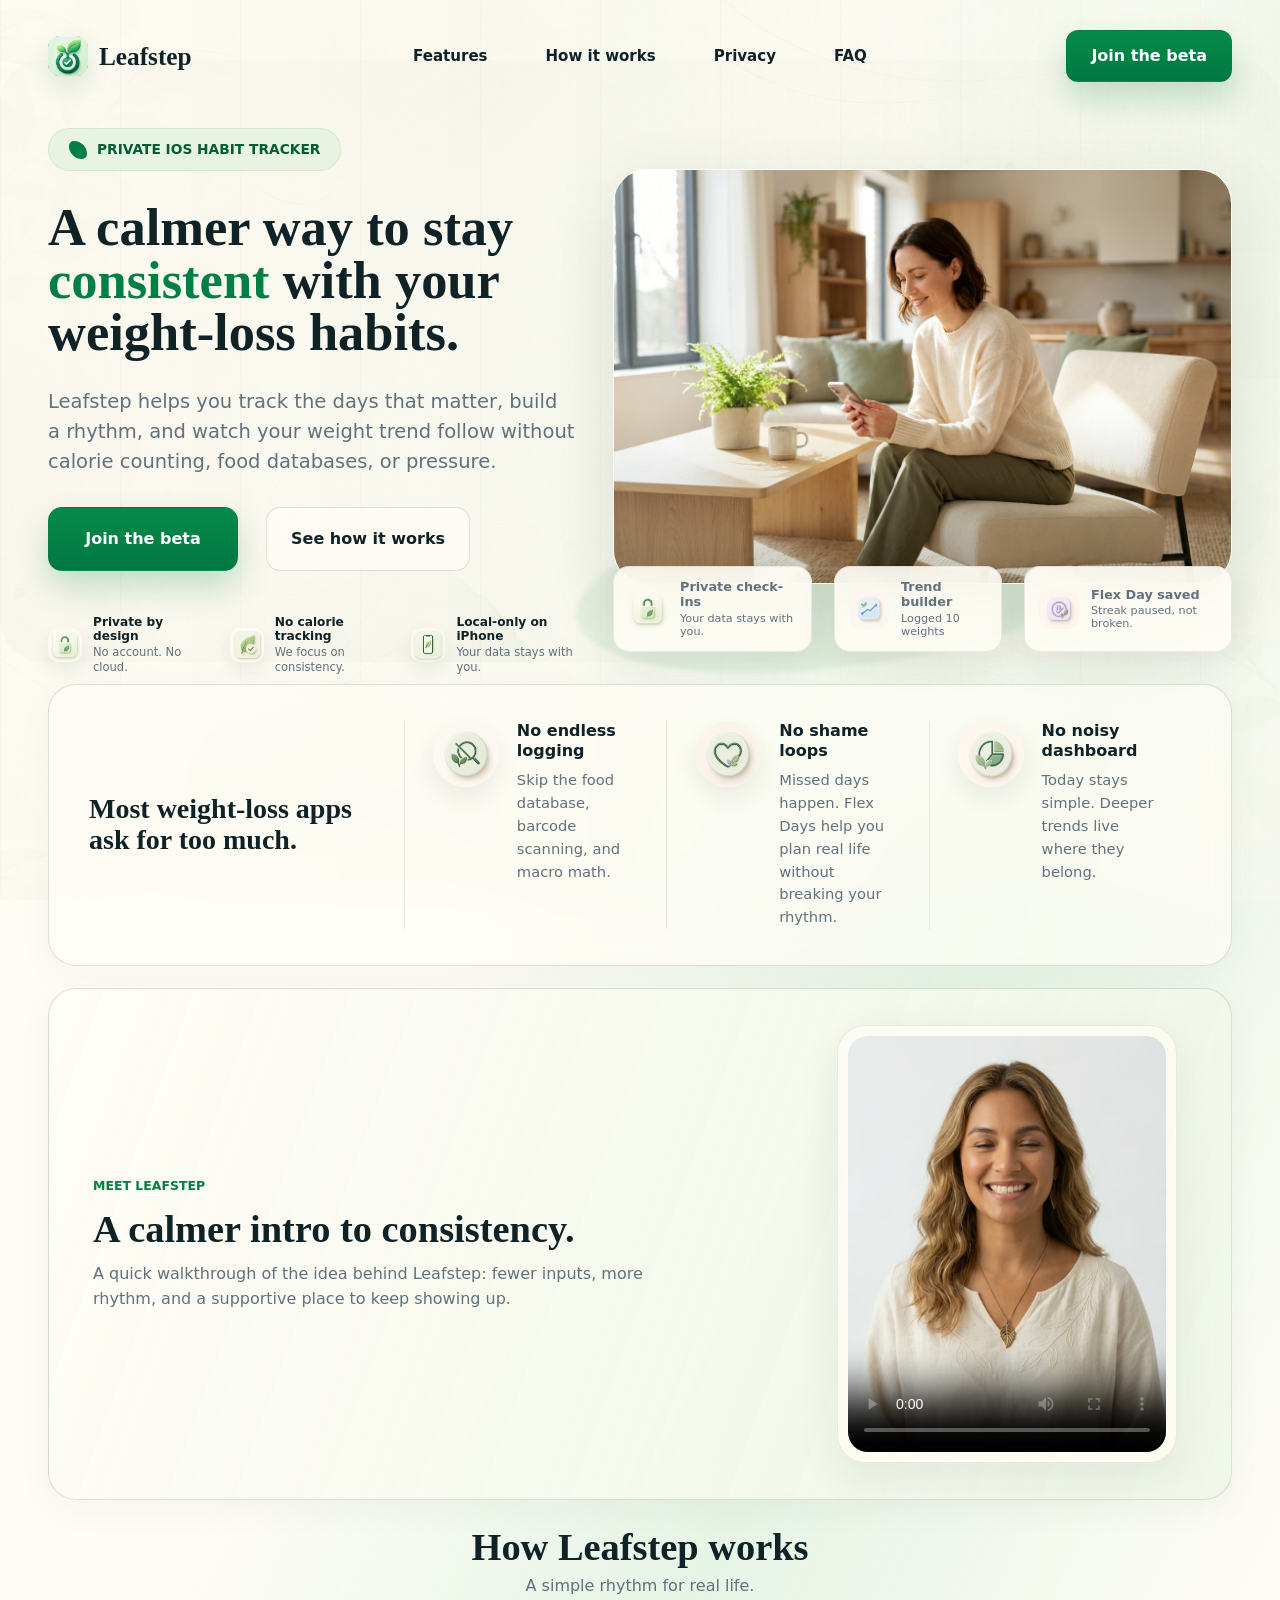
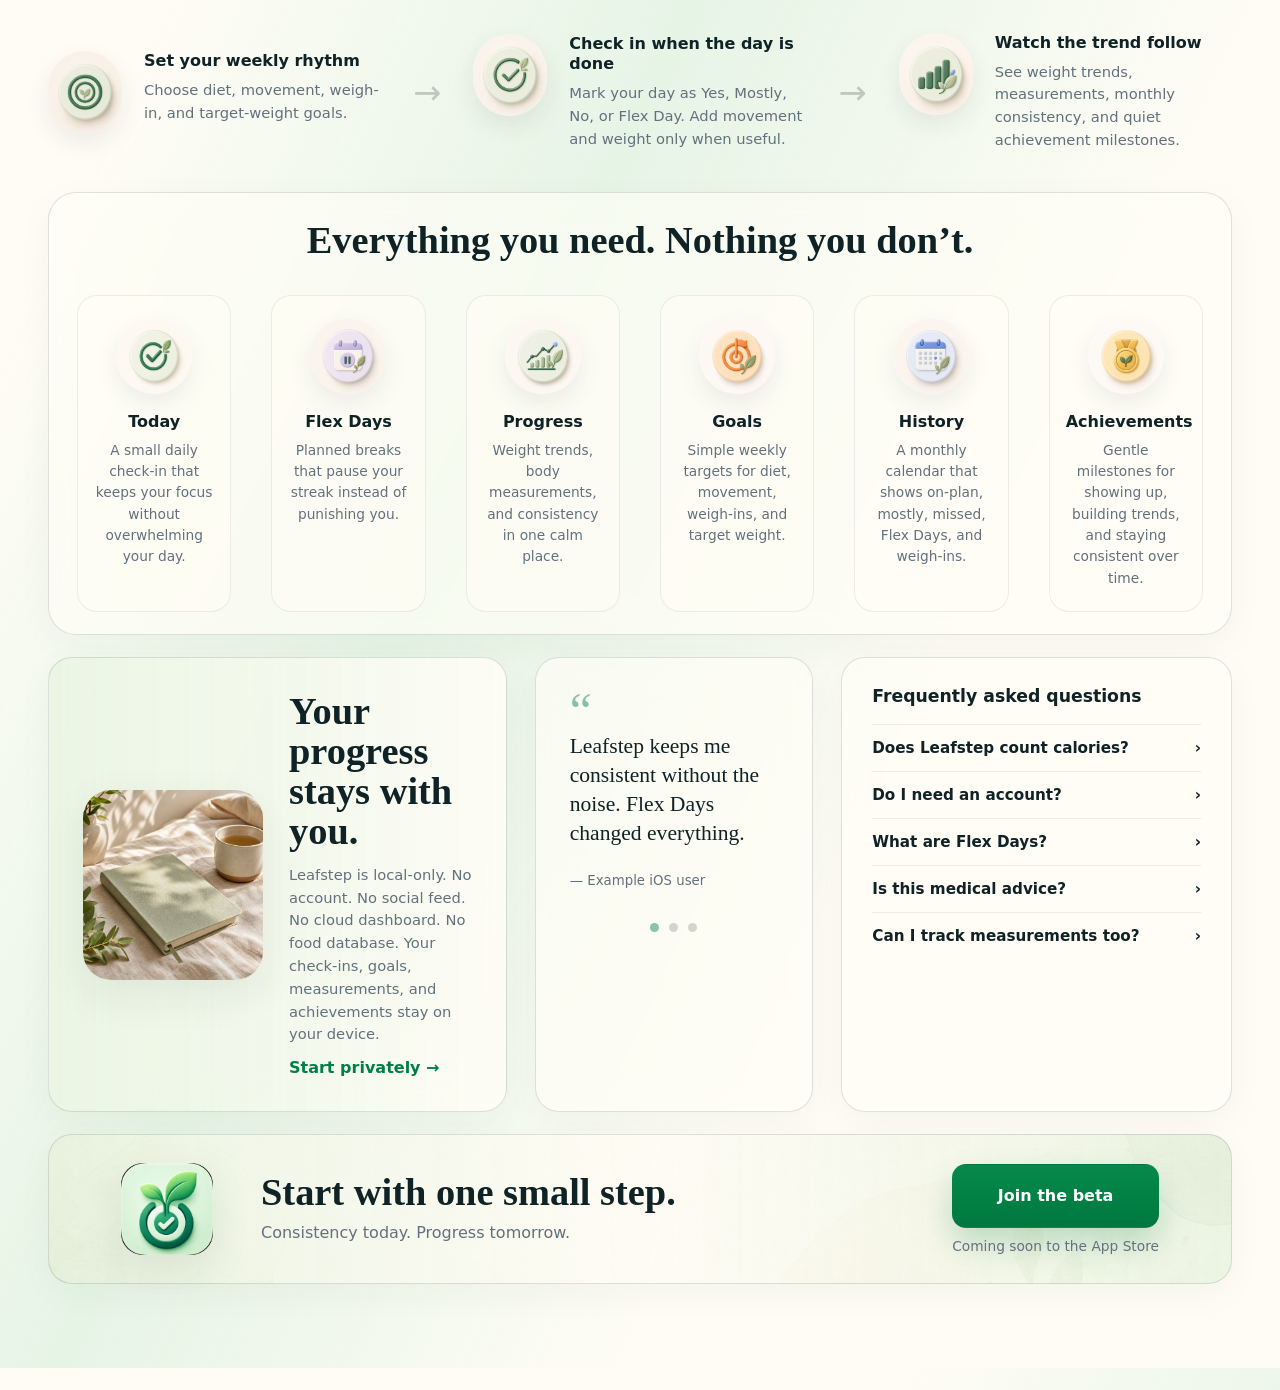
==== website/index.html @ 9ac12e9a "Bust website asset cache" ====
<!doctype html>
<html lang="en">
  <head>
    <meta charset="utf-8">
    <meta name="viewport" content="width=device-width, initial-scale=1">
    <meta
      name="description"
      content="Leafstep is a private iOS habit tracker for calmer weight-loss consistency without calorie counting, food databases, or pressure."
    >
    <title>Leafstep | Private iOS Habit Tracker</title>
    <link rel="stylesheet" href="styles.css?v=20260614-mobile-section">
    <script src="script.js?v=20260614-mobile-section" defer></script>
  </head>
  <body>
    <header class="site-header">
      <nav class="nav-shell" aria-label="Main navigation">
        <a class="brand" href="#top" aria-label="Leafstep home">
          <img src="assets/brand/app-icon.png" alt="" width="38" height="38">
          <span>Leafstep</span>
        </a>
        <div class="nav-links" aria-label="Page sections">
          <a href="#features">Features</a>
          <a href="#how-it-works">How it works</a>
          <a href="#privacy">Privacy</a>
          <a href="#faq">FAQ</a>
        </div>
        <!-- Replace this mailto with the beta signup URL or App Store URL when ready. -->
        <a class="button button-primary header-cta" href="mailto:hello@leafstep.app?subject=Leafstep%20beta">
          Join the beta
        </a>
      </nav>
    </header>

    <main id="top">
      <section class="hero" aria-labelledby="hero-title">
        <div class="hero-copy">
          <p class="eyebrow">
            <span aria-hidden="true">Leafstep</span>
            Private iOS habit tracker
          </p>
          <h1 id="hero-title">
            A calmer way to stay <span>consistent</span> with your weight-loss habits.
          </h1>
          <p class="hero-subtitle">
            Leafstep helps you track the days that matter, build a rhythm, and watch your weight
            trend follow without calorie counting, food databases, or pressure.
          </p>
          <div class="hero-actions" aria-label="Primary actions">
            <a class="button button-primary button-large" href="mailto:hello@leafstep.app?subject=Leafstep%20beta">
              Join the beta
            </a>
            <a class="button button-secondary button-large" href="#how-it-works">See how it works</a>
          </div>
          <div class="trust-chips" aria-label="Trust highlights">
            <div class="trust-chip">
              <img class="trust-icon" src="assets/icons/trust-private.png" alt="" width="34" height="34">
              <span>
                <strong>Private by design</strong>
                <span>No account. No cloud.</span>
              </span>
            </div>
            <div class="trust-chip">
              <img class="trust-icon" src="assets/icons/trust-no-calorie.png" alt="" width="34" height="34">
              <span>
                <strong>No calorie tracking</strong>
                <span>We focus on consistency.</span>
              </span>
            </div>
            <div class="trust-chip">
              <img class="trust-icon" src="assets/icons/trust-local-iphone.png" alt="" width="34" height="34">
              <span>
                <strong>Local-only on iPhone</strong>
                <span>Your data stays with you.</span>
              </span>
            </div>
          </div>
        </div>

        <div class="hero-visual" aria-label="A calm Leafstep moment on iPhone">
          <figure class="hero-photo-card">
            <img
              src="assets/hero/leafstep-lifestyle-phone.png"
              alt="A person sitting in a calm home while holding an iPhone."
              width="1264"
              height="848"
            >
          </figure>
          <div class="hero-badges" aria-hidden="true">
            <div class="mini-badge">
              <img src="assets/icons/trust-private.png" alt="" width="40" height="40">
              <span><strong>Private check-ins</strong>Your data stays with you.</span>
            </div>
            <div class="mini-badge">
              <img class="mini-icon" src="assets/icons/mini-trend-builder.png" alt="" width="40" height="40">
              <span><strong>Trend builder</strong>Logged 10 weights</span>
            </div>
            <div class="mini-badge">
              <img class="mini-icon" src="assets/icons/mini-flex-day-saved.png" alt="" width="40" height="40">
              <span><strong>Flex Day saved</strong>Streak paused, not broken.</span>
            </div>
          </div>
        </div>
      </section>

      <section class="problem-band" aria-labelledby="problem-title">
        <div class="problem-title">
          <h2 id="problem-title">Most weight-loss apps ask for too much.</h2>
        </div>
        <article class="problem-item">
          <img class="icon-circle" src="assets/icons/no-endless-logging.png" alt="" width="58" height="58">
          <div>
            <h3>No endless logging</h3>
            <p>Skip the food database, barcode scanning, and macro math.</p>
          </div>
        </article>
        <article class="problem-item">
          <img class="icon-circle" src="assets/icons/no-shame-loops.png" alt="" width="58" height="58">
          <div>
            <h3>No shame loops</h3>
            <p>Missed days happen. Flex Days help you plan real life without breaking your rhythm.</p>
          </div>
        </article>
        <article class="problem-item">
          <img class="icon-circle" src="assets/icons/no-noisy-dashboard.png" alt="" width="58" height="58">
          <div>
            <h3>No noisy dashboard</h3>
            <p>Today stays simple. Deeper trends live where they belong.</p>
          </div>
        </article>
      </section>

      <section class="video-section" aria-labelledby="video-title">
        <div class="video-copy">
          <p class="section-eyebrow">Meet Leafstep</p>
          <h2 id="video-title">A calmer intro to consistency.</h2>
          <p>
            A quick walkthrough of the idea behind Leafstep: fewer inputs, more rhythm, and a
            supportive place to keep showing up.
          </p>
        </div>
        <figure class="video-card">
          <video
            controls
            playsinline
            preload="metadata"
            poster="assets/video/avatar-poster.jpg"
            width="832"
            height="1088"
          >
            <source src="assets/video/ElevenLabs_video_creatify-aurora_2026-06-14T00_11_45.mp4" type="video/mp4">
            Your browser does not support the video tag.
          </video>
        </figure>
      </section>

      <section id="how-it-works" class="workflow" aria-labelledby="steps-title">
        <div class="center-heading">
          <h2 id="steps-title">How Leafstep works</h2>
          <p>A simple rhythm for real life.</p>
        </div>
        <div class="step-row">
          <article class="step-card">
            <img class="step-icon" src="assets/icons/set-weekly-rhythm.png" alt="" width="72" height="72">
            <div>
              <h3>Set your weekly rhythm</h3>
              <p>Choose diet, movement, weigh-in, and target-weight goals.</p>
            </div>
          </article>
          <span class="step-arrow" aria-hidden="true">→</span>
          <article class="step-card">
            <img class="step-icon" src="assets/icons/check-in-done.png" alt="" width="72" height="72">
            <div>
              <h3>Check in when the day is done</h3>
              <p>Mark your day as Yes, Mostly, No, or Flex Day. Add movement and weight only when useful.</p>
            </div>
          </article>
          <span class="step-arrow" aria-hidden="true">→</span>
          <article class="step-card">
            <img class="step-icon" src="assets/icons/watch-trend-follow.png" alt="" width="72" height="72">
            <div>
              <h3>Watch the trend follow</h3>
              <p>See weight trends, measurements, monthly consistency, and quiet achievement milestones.</p>
            </div>
          </article>
        </div>
      </section>

      <section id="features" class="feature-band" aria-labelledby="features-title">
        <div class="center-heading">
          <h2 id="features-title">Everything you need. Nothing you don’t.</h2>
        </div>
        <div class="feature-grid">
          <article class="feature-card">
            <img class="feature-icon" src="assets/icons/feature-today.png" alt="" width="62" height="62">
            <h3>Today</h3>
            <p>A small daily check-in that keeps your focus without overwhelming your day.</p>
          </article>
          <article class="feature-card">
            <img class="feature-icon" src="assets/icons/feature-flex-days.png" alt="" width="62" height="62">
            <h3>Flex Days</h3>
            <p>Planned breaks that pause your streak instead of punishing you.</p>
          </article>
          <article class="feature-card">
            <img class="feature-icon" src="assets/icons/feature-progress.png" alt="" width="62" height="62">
            <h3>Progress</h3>
            <p>Weight trends, body measurements, and consistency in one calm place.</p>
          </article>
          <article class="feature-card">
            <img class="feature-icon" src="assets/icons/feature-goals.png" alt="" width="62" height="62">
            <h3>Goals</h3>
            <p>Simple weekly targets for diet, movement, weigh-ins, and target weight.</p>
          </article>
          <article class="feature-card">
            <img class="feature-icon" src="assets/icons/feature-history.png" alt="" width="62" height="62">
            <h3>History</h3>
            <p>A monthly calendar that shows on-plan, mostly, missed, Flex Days, and weigh-ins.</p>
          </article>
          <article class="feature-card">
            <img class="feature-icon" src="assets/icons/feature-achievements.png" alt="" width="62" height="62">
            <h3>Achievements</h3>
            <p>Gentle milestones for showing up, building trends, and staying consistent over time.</p>
          </article>
        </div>
      </section>

      <section class="lower-grid" aria-label="Privacy, encouragement, and FAQ">
        <article id="privacy" class="privacy-card">
          <img
            class="wellness-photo"
            src="assets/wellness/calm-journal-still-life.png"
            alt=""
            width="520"
            height="390"
            loading="lazy"
          >
          <div>
            <h2>Your progress stays with you.</h2>
            <p>
              Leafstep is local-only. No account. No social feed. No cloud dashboard. No food
              database. Your check-ins, goals, measurements, and achievements stay on your device.
            </p>
            <a href="#faq">Start privately →</a>
          </div>
        </article>

        <article class="quote-card">
          <span aria-hidden="true">“</span>
          <p>Leafstep keeps me consistent without the noise. Flex Days changed everything.</p>
          <small>— Example iOS user</small>
          <div class="quote-dots" aria-hidden="true"><i></i><i></i><i></i></div>
        </article>

        <section id="faq" class="faq-card" aria-labelledby="faq-title">
          <h2 id="faq-title">Frequently asked questions</h2>
          <div class="faq-list">
            <details>
              <summary>Does Leafstep count calories?</summary>
              <p>No. Leafstep focuses on consistency, check-ins, weight trends, goals, measurements, Flex Days, and gentle achievements.</p>
            </details>
            <details>
              <summary>Do I need an account?</summary>
              <p>No. Leafstep is designed as a local-only iPhone app.</p>
            </details>
            <details>
              <summary>What are Flex Days?</summary>
              <p>Flex Days are planned breaks that pause your streak and help you stay intentional without treating real life as failure.</p>
            </details>
            <details>
              <summary>Is this medical advice?</summary>
              <p>No. Leafstep is a personal habit tracker, not medical advice.</p>
            </details>
            <details>
              <summary>Can I track measurements too?</summary>
              <p>Yes. Leafstep can track chest, waist, and hips over time.</p>
            </details>
          </div>
        </section>
      </section>

      <section class="final-cta" aria-labelledby="final-title">
        <img src="assets/brand/app-icon.png" alt="" width="92" height="92">
        <div>
          <h2 id="final-title">Start with one small step.</h2>
          <p>Consistency today. Progress tomorrow.</p>
        </div>
        <div class="final-actions">
          <a class="button button-primary button-large" href="mailto:hello@leafstep.app?subject=Leafstep%20beta">Join the beta</a>
          <span>Coming soon to the App Store</span>
        </div>
      </section>
    </main>

    <footer class="site-footer">
      <p>© 2026 Leafstep</p>
      <nav aria-label="Footer navigation">
        <a href="#privacy">Privacy</a>
        <a href="mailto:hello@leafstep.app">Contact</a>
        <a href="#top">Back to top</a>
      </nav>
    </footer>
  </body>
</html>
---- website/styles.css ----
:root {
  --bg: #f8f4ea;
  --paper: #fffdf6;
  --paper-strong: #fffaf0;
  --ink: #0f2226;
  --muted: #62717c;
  --soft: #8b988d;
  --green: #007f45;
  --green-2: #0d9a64;
  --mint: #e5f3df;
  --line: rgba(15, 34, 38, 0.13);
  --line-soft: rgba(15, 34, 38, 0.08);
  --lavender: #eee3ff;
  --lavender-ink: #8758d3;
  --blue: #e1edff;
  --blue-ink: #276bd4;
  --orange: #fff0dc;
  --orange-ink: #ed6f1a;
  --gold: #ffedbf;
  --shadow: 0 22px 70px rgba(21, 42, 35, 0.12);
  --shadow-soft: 0 14px 42px rgba(21, 42, 35, 0.08);
  --hero-x: 0;
  --hero-y: 0;
  color-scheme: light;
}

* {
  box-sizing: border-box;
}

html {
  scroll-behavior: smooth;
}

body {
  min-width: 320px;
  margin: 0;
  background:
    linear-gradient(115deg, rgba(255, 253, 246, 0.95) 0 34%, rgba(225, 244, 229, 0.8) 54%, rgba(255, 253, 246, 0.92) 75%),
    var(--bg);
  color: var(--ink);
  font-family: Inter, ui-sans-serif, system-ui, -apple-system, BlinkMacSystemFont, "Segoe UI", sans-serif;
  letter-spacing: 0;
}

body::before {
  position: fixed;
  inset: 0;
  z-index: -1;
  background:
    linear-gradient(90deg, rgba(255, 253, 246, 0.2), rgba(228, 244, 228, 0.22), rgba(255, 253, 246, 0.4)),
    repeating-linear-gradient(90deg, rgba(15, 34, 38, 0.018) 0 1px, transparent 1px 120px);
  content: "";
}

body::after {
  position: fixed;
  inset: 0;
  z-index: -2;
  background-image: url("assets/wellness/botanical-paper-texture.png");
  background-position: top center;
  background-repeat: repeat-y;
  background-size: min(1680px, 150vw) auto;
  content: "";
  opacity: 0.18;
  pointer-events: none;
}

img {
  display: block;
  max-width: 100%;
}

a {
  color: inherit;
  text-decoration: none;
}

a:focus-visible,
summary:focus-visible {
  outline: 3px solid rgba(39, 107, 212, 0.45);
  outline-offset: 4px;
}

.motion-ready .reveal {
  opacity: 0;
  transform: translate3d(0, 22px, 0);
  transition:
    opacity 760ms ease,
    transform 760ms cubic-bezier(0.2, 0.8, 0.2, 1);
  transition-delay: var(--reveal-delay, 0ms);
}

.motion-ready .reveal.is-visible {
  opacity: 1;
  transform: translate3d(0, 0, 0);
}

h1,
h2,
h3,
p {
  margin-top: 0;
}

h1,
h2,
.brand span {
  font-family: Georgia, "Times New Roman", serif;
}

h1 {
  max-width: 610px;
  margin-bottom: 28px;
  font-size: clamp(3rem, 4.1vw, 4rem);
  line-height: 1;
  letter-spacing: 0;
}

h1 span {
  color: var(--green);
}

h2 {
  margin-bottom: 12px;
  font-size: clamp(2rem, 3vw, 3rem);
  line-height: 1.04;
  letter-spacing: 0;
}

h3 {
  margin-bottom: 8px;
  font-size: 1rem;
  line-height: 1.25;
}

p {
  color: var(--muted);
  font-size: 1rem;
  line-height: 1.55;
}

.site-header,
main,
.site-footer {
  width: min(1328px, calc(100% - 96px));
  margin: 0 auto;
}

.site-header {
  padding: 30px 0 12px;
}

.nav-shell {
  display: grid;
  grid-template-columns: 1fr auto 1fr;
  align-items: center;
  gap: 24px;
}

.brand {
  display: inline-flex;
  align-items: center;
  gap: 11px;
  justify-self: start;
  font-size: 1.58rem;
  font-weight: 700;
}

.brand img {
  width: 40px;
  height: 40px;
  border-radius: 12px;
  box-shadow: 0 10px 25px rgba(0, 127, 69, 0.12);
}

.nav-links {
  display: flex;
  align-items: center;
  justify-content: center;
  gap: 58px;
  font-size: 0.94rem;
  font-weight: 760;
}

.nav-links a:hover,
.site-footer a:hover {
  color: var(--green);
}

.header-cta {
  justify-self: end;
}

.button {
  display: inline-flex;
  align-items: center;
  justify-content: center;
  min-height: 52px;
  padding: 0 24px;
  border: 1px solid transparent;
  border-radius: 12px;
  font-size: 1rem;
  font-weight: 850;
  line-height: 1;
  white-space: nowrap;
  transition:
    background 180ms ease,
    border-color 180ms ease,
    box-shadow 220ms ease,
    color 180ms ease,
    transform 220ms ease;
}

.button-primary {
  background: linear-gradient(180deg, #068a4c, #00783f);
  color: #ffffff;
  box-shadow: 0 16px 32px rgba(0, 127, 69, 0.22);
}

.button-primary:hover {
  background: linear-gradient(180deg, #007c43, #006936);
  box-shadow: 0 20px 42px rgba(0, 127, 69, 0.28);
  transform: translateY(-2px);
}

.button-secondary {
  border-color: var(--line);
  background: rgba(255, 253, 246, 0.72);
}

.button-secondary:hover {
  border-color: rgba(0, 127, 69, 0.3);
  color: var(--green);
  box-shadow: 0 14px 34px rgba(21, 42, 35, 0.08);
  transform: translateY(-2px);
}

.button-large {
  min-width: 190px;
  min-height: 64px;
  border-radius: 14px;
}

.hero {
  position: relative;
  display: grid;
  grid-template-columns: minmax(390px, 0.92fr) minmax(570px, 1.08fr);
  gap: 38px;
  align-items: start;
  min-height: 570px;
  padding: 8px 0 0;
}

.hero::before {
  position: absolute;
  inset: -34px -48px 12px -48px;
  z-index: -2;
  border-radius: 42px;
  background:
    linear-gradient(90deg, rgba(248, 244, 234, 0.76), rgba(248, 244, 234, 0.18), rgba(232, 244, 228, 0.28)),
    url("assets/wellness/botanical-paper-texture.png") center / cover no-repeat;
  content: "";
  opacity: 0.34;
  pointer-events: none;
}

.hero::after {
  position: absolute;
  right: 10%;
  bottom: 8px;
  z-index: -1;
  width: 540px;
  height: 170px;
  border-radius: 55% 45% 50% 50%;
  background: rgba(196, 226, 197, 0.35);
  filter: blur(2px);
  transform: rotate(-7deg);
  content: "";
}

.hero-copy {
  align-self: start;
  padding-top: 26px;
}

.eyebrow {
  display: inline-flex;
  align-items: center;
  gap: 10px;
  margin: 0 0 30px;
  padding: 10px 20px;
  border: 1px solid rgba(0, 127, 69, 0.09);
  border-radius: 999px;
  background: rgba(229, 243, 223, 0.85);
  color: #005d34;
  font-size: 0.86rem;
  font-weight: 850;
  letter-spacing: 0;
  text-transform: uppercase;
}

.eyebrow span {
  overflow: hidden;
  width: 18px;
  height: 18px;
  border-radius: 6px 16px 6px 16px;
  background: var(--green);
  color: transparent;
}

.hero-subtitle {
  max-width: 560px;
  margin-bottom: 30px;
  font-size: 1.22rem;
}

.hero-actions {
  display: flex;
  flex-wrap: wrap;
  gap: 28px;
  margin-bottom: 44px;
}

.trust-chips {
  display: grid;
  grid-template-columns: repeat(3, minmax(0, 1fr));
  gap: 18px;
  max-width: 650px;
}

.trust-chip {
  display: grid;
  grid-template-columns: 34px minmax(0, 1fr);
  gap: 11px;
  align-items: center;
  min-height: 48px;
}

.trust-icon {
  width: 34px;
  height: 34px;
  border-radius: 10px;
  box-shadow: 0 8px 18px rgba(21, 42, 35, 0.08);
}

.trust-chip strong,
.trust-chip > span,
.trust-chip > span > span {
  display: block;
}

.trust-chip strong {
  margin-bottom: 2px;
  font-size: 0.76rem;
}

.trust-chip > span > span {
  color: var(--muted);
  font-size: 0.72rem;
  line-height: 1.25;
}

.hero-visual {
  position: relative;
  display: grid;
  align-items: center;
  min-height: 550px;
}

.hero-photo-card {
  position: relative;
  overflow: hidden;
  width: min(100%, 760px);
  margin: 0;
  border: 1px solid rgba(255, 253, 246, 0.72);
  border-radius: 34px;
  aspect-ratio: 1.49;
  background: rgba(255, 253, 246, 0.8);
  box-shadow: var(--shadow);
  animation: heroPhotoFloat 8.4s ease-in-out infinite;
  transition:
    box-shadow 260ms ease,
    transform 360ms cubic-bezier(0.2, 0.8, 0.2, 1);
  transform: translate3d(calc(var(--hero-x) * -12px), calc(var(--hero-y) * -9px), 0);
  will-change: transform;
}

.hero-photo-card::after {
  position: absolute;
  inset: 0;
  background:
    linear-gradient(90deg, rgba(255, 253, 246, 0.18), transparent 42%),
    linear-gradient(180deg, transparent 58%, rgba(15, 34, 38, 0.22));
  content: "";
  pointer-events: none;
}

.hero-photo-card img {
  width: 100%;
  height: 100%;
  object-fit: cover;
  object-position: center;
}

.hero-photo-card:hover {
  box-shadow: 0 28px 84px rgba(21, 42, 35, 0.17);
}

.hero-badges {
  position: absolute;
  right: 0;
  bottom: 0;
  z-index: 6;
  display: flex;
  gap: 22px;
}

.mini-badge {
  display: flex;
  align-items: center;
  gap: 12px;
  min-width: 150px;
  padding: 12px 14px;
  border: 1px solid var(--line-soft);
  border-radius: 16px;
  background: rgba(255, 253, 246, 0.9);
  box-shadow: var(--shadow-soft);
  backdrop-filter: blur(18px);
  transition:
    box-shadow 240ms ease,
    transform 240ms ease;
  will-change: transform;
}

.mini-badge:nth-child(1) {
  animation: badgeFloat 7.5s ease-in-out infinite;
}

.mini-badge:nth-child(2) {
  animation: badgeFloat 8.2s ease-in-out 450ms infinite;
}

.mini-badge:nth-child(3) {
  animation: badgeFloat 8.8s ease-in-out 900ms infinite;
}

.mini-badge:hover {
  box-shadow: 0 18px 48px rgba(21, 42, 35, 0.12);
  transform: translateY(-4px);
}

.mini-badge img,
.mini-icon {
  flex: 0 0 auto;
  border-radius: 12px;
}

.mini-icon {
  display: grid;
  width: 40px;
  height: 40px;
  place-items: center;
  font-weight: 900;
}

img.mini-icon {
  display: block;
  object-fit: cover;
}

.mini-icon.blue {
  background: var(--blue);
  color: var(--blue-ink);
}

.mini-icon.lavender {
  background: var(--lavender);
  color: var(--lavender-ink);
}

.mini-badge strong,
.mini-badge span span {
  display: block;
}

.mini-badge strong {
  margin-bottom: 2px;
  font-size: 0.8rem;
}

.mini-badge span {
  color: var(--muted);
  font-size: 0.7rem;
  line-height: 1.2;
}

.problem-band,
.feature-band,
.privacy-card,
.quote-card,
.faq-card,
.final-cta,
.video-section {
  border: 1px solid var(--line);
  background: rgba(255, 253, 246, 0.64);
  box-shadow: 0 10px 36px rgba(21, 42, 35, 0.04);
  backdrop-filter: blur(16px);
}

.problem-band,
.feature-card,
.privacy-card,
.quote-card,
.faq-card,
.final-cta,
.video-section,
.video-card,
.step-card,
details {
  transition:
    border-color 220ms ease,
    box-shadow 240ms ease,
    transform 240ms ease;
}

.problem-band:hover,
.feature-card:hover,
.privacy-card:hover,
.quote-card:hover,
.faq-card:hover,
.final-cta:hover,
.video-section:hover,
.video-card:hover,
.step-card:hover {
  border-color: rgba(0, 127, 69, 0.22);
  box-shadow: 0 18px 48px rgba(21, 42, 35, 0.08);
  transform: translateY(-3px);
}

.problem-band {
  display: grid;
  grid-template-columns: 1.2fr 1fr 1fr 1fr;
  gap: 0;
  align-items: stretch;
  margin-top: 10px;
  padding: 36px 40px;
  border-radius: 28px;
}

.problem-title {
  display: flex;
  align-items: center;
  padding-right: 42px;
}

.problem-title h2 {
  margin: 0;
  font-size: 1.75rem;
  line-height: 1.1;
}

.problem-item {
  display: grid;
  grid-template-columns: 66px minmax(0, 1fr);
  gap: 18px;
  align-items: start;
  padding: 0 28px;
  border-left: 1px solid var(--line-soft);
}

.problem-item p {
  margin-bottom: 0;
  font-size: 0.92rem;
}

.video-section {
  display: grid;
  grid-template-columns: minmax(0, 1fr) minmax(260px, 360px);
  gap: 44px;
  align-items: center;
  margin-top: 22px;
  padding: 36px 44px;
  border-radius: 28px;
  background:
    linear-gradient(110deg, rgba(255, 253, 246, 0.82), rgba(229, 243, 223, 0.58)),
    rgba(255, 253, 246, 0.72);
}

.section-eyebrow {
  margin-bottom: 14px;
  color: var(--green);
  font-size: 0.78rem;
  font-weight: 850;
  letter-spacing: 0;
  text-transform: uppercase;
}

.video-copy {
  max-width: 640px;
}

.video-copy p:last-child {
  max-width: 560px;
  margin-bottom: 0;
}

.video-card {
  overflow: hidden;
  width: min(100%, 340px);
  margin: 0;
  justify-self: center;
  padding: 10px;
  border: 1px solid var(--line-soft);
  border-radius: 28px;
  background: rgba(255, 253, 246, 0.72);
  box-shadow: var(--shadow-soft);
}

.video-card video {
  display: block;
  width: 100%;
  height: auto;
  max-height: 560px;
  border-radius: 20px;
  aspect-ratio: 832 / 1088;
  background: #eef4ec;
  object-fit: cover;
}

.icon-circle,
.step-icon,
.feature-icon {
  display: grid;
  place-items: center;
  border-radius: 999px;
  background: var(--mint);
  color: var(--green);
  font-weight: 900;
}

img.icon-circle,
img.step-icon,
img.feature-icon {
  display: block;
  object-fit: cover;
  padding: 0;
  background: transparent;
  box-shadow: 0 10px 24px rgba(21, 42, 35, 0.08);
}

.icon-circle {
  width: 66px;
  height: 66px;
}

.workflow {
  padding: 28px 0 40px;
}

.center-heading {
  max-width: 720px;
  margin: 0 auto 34px;
  text-align: center;
}

.center-heading h2 {
  margin-bottom: 6px;
}

.center-heading p {
  margin-bottom: 0;
}

.step-row {
  display: grid;
  grid-template-columns: 1fr 48px 1fr 48px 1fr;
  gap: 22px;
  align-items: center;
}

.step-card {
  display: grid;
  grid-template-columns: 74px minmax(0, 1fr);
  gap: 22px;
  align-items: start;
}

.step-icon {
  width: 82px;
  height: 82px;
  font-size: 1.05rem;
}

.step-arrow {
  color: rgba(15, 34, 38, 0.22);
  font-size: 2.1rem;
  text-align: center;
}

.step-card p {
  margin-bottom: 0;
  font-size: 0.92rem;
}

.feature-band {
  padding: 28px 28px 22px;
  border-radius: 28px;
}

.feature-grid {
  display: grid;
  grid-template-columns: repeat(6, minmax(0, 1fr));
  gap: 40px;
}

.feature-card {
  min-height: 214px;
  padding: 22px 16px;
  border: 1px solid var(--line-soft);
  border-radius: 20px;
  background: rgba(255, 253, 246, 0.66);
  text-align: center;
}

.feature-icon {
  width: 76px;
  height: 76px;
  margin: 0 auto 18px;
  font-size: 1.05rem;
}

.feature-icon.lavender {
  background: var(--lavender);
  color: var(--lavender-ink);
}

.feature-icon.blue {
  background: var(--blue);
  color: var(--blue-ink);
}

.feature-icon.orange {
  background: var(--orange);
  color: var(--orange-ink);
}

.feature-icon.gold {
  background: var(--gold);
  color: #d89010;
}

.feature-card p {
  margin-bottom: 0;
  font-size: 0.86rem;
}

.lower-grid {
  display: grid;
  grid-template-columns: 1.35fr 0.82fr 1.15fr;
  gap: 28px;
  margin-top: 22px;
}

.privacy-card,
.quote-card,
.faq-card {
  min-height: 248px;
  border-radius: 24px;
}

.privacy-card {
  display: grid;
  grid-template-columns: minmax(180px, 0.82fr) minmax(0, 1fr);
  gap: 26px;
  align-items: center;
  padding: 34px;
  background:
    linear-gradient(90deg, rgba(229, 243, 223, 0.76), rgba(255, 253, 246, 0.55)),
    rgba(255, 253, 246, 0.72);
}

.privacy-card img {
  border-radius: 28px;
  box-shadow: var(--shadow-soft);
}

.privacy-card p {
  margin-bottom: 12px;
  font-size: 0.92rem;
}

.privacy-card a {
  color: var(--green);
  font-weight: 850;
}

.quote-card {
  padding: 34px;
}

.quote-card > span {
  color: rgba(0, 127, 69, 0.46);
  font-family: Georgia, "Times New Roman", serif;
  font-size: 3.1rem;
  line-height: 0.8;
}

.quote-card p {
  color: var(--ink);
  font-family: Georgia, "Times New Roman", serif;
  font-size: 1.35rem;
  line-height: 1.35;
}

.quote-card small {
  color: var(--muted);
}

.quote-dots {
  display: flex;
  justify-content: center;
  gap: 10px;
  margin-top: 34px;
}

.quote-dots i {
  width: 9px;
  height: 9px;
  border-radius: 50%;
  background: rgba(15, 34, 38, 0.18);
}

.quote-dots i:first-child {
  background: rgba(0, 127, 69, 0.45);
}

.faq-card {
  padding: 30px;
}

.faq-card h2 {
  margin-bottom: 18px;
  font-family: Inter, ui-sans-serif, system-ui, sans-serif;
  font-size: 1.08rem;
}

.faq-list {
  display: grid;
}

details {
  border-top: 1px solid var(--line-soft);
}

details:hover {
  border-color: rgba(0, 127, 69, 0.22);
  transform: translateX(3px);
}

summary {
  position: relative;
  padding: 14px 22px 14px 0;
  cursor: pointer;
  font-size: 0.95rem;
  font-weight: 650;
  list-style: none;
}

summary::-webkit-details-marker {
  display: none;
}

summary::after {
  position: absolute;
  right: 0;
  content: "›";
}

details[open] summary::after {
  transform: rotate(90deg);
}

details p {
  margin: -2px 0 14px;
  font-size: 0.86rem;
}

.final-cta {
  display: grid;
  grid-template-columns: 112px minmax(0, 1fr) auto;
  gap: 28px;
  align-items: center;
  margin-top: 22px;
  padding: 28px 72px;
  border-radius: 24px;
  background:
    linear-gradient(90deg, rgba(229, 243, 223, 0.72), rgba(255, 253, 246, 0.76), rgba(229, 243, 223, 0.66)),
    url("assets/wellness/botanical-paper-texture.png") center / cover no-repeat,
    rgba(255, 253, 246, 0.72);
}

.final-cta img {
  border-radius: 22px;
  box-shadow: var(--shadow-soft);
}

.wellness-photo {
  width: 100%;
  height: 190px;
  object-fit: cover;
  object-position: center;
}

.final-cta h2 {
  margin-bottom: 8px;
}

.final-cta p {
  margin-bottom: 0;
}

.final-actions {
  display: grid;
  gap: 10px;
  text-align: center;
}

.final-actions span {
  color: var(--muted);
  font-size: 0.86rem;
}

.site-footer {
  display: grid;
  grid-template-columns: 1fr auto;
  align-items: center;
  padding: 28px 0 34px;
  color: var(--muted);
  font-size: 0.86rem;
}

.site-footer p {
  margin: 0;
  font-size: 0.86rem;
}

.site-footer nav {
  display: flex;
  gap: 72px;
}

@media (max-width: 1180px) {
  .site-header,
  main,
  .site-footer {
    width: min(100% - 48px, 980px);
  }

  .hero {
    grid-template-columns: 1fr;
    gap: 10px;
    min-height: 0;
  }

  .hero::before {
    inset: -18px -24px 0 -24px;
  }

  .hero-copy {
    padding-top: 24px;
  }

  .hero-actions {
    margin-bottom: 34px;
  }

  .hero-visual {
    min-height: 500px;
  }

  .problem-band {
    grid-template-columns: 1fr;
    gap: 22px;
  }

  .problem-title,
  .problem-item {
    padding: 0;
    border-left: 0;
  }

  .feature-grid {
    grid-template-columns: repeat(3, minmax(0, 1fr));
    gap: 18px;
  }

  .lower-grid {
    grid-template-columns: 1fr;
  }

  .video-section {
    grid-template-columns: minmax(0, 1fr);
  }

  .video-card {
    justify-self: start;
  }
}

@media (max-width: 780px) {
  .site-header,
  main,
  .site-footer {
    width: min(100% - 28px, 620px);
  }

  .site-header {
    padding-top: 16px;
  }

  .nav-shell {
    grid-template-columns: 1fr auto;
  }

  .nav-links {
    display: none;
  }

  .brand span {
    font-size: 1.25rem;
  }

  .button {
    min-height: 46px;
    padding: 0 16px;
    border-radius: 10px;
    font-size: 0.92rem;
  }

  .hero {
    padding-top: 26px;
    overflow: hidden;
  }

  .hero-copy {
    display: contents;
  }

  .eyebrow {
    order: 1;
  }

  #hero-title {
    order: 2;
  }

  .hero-subtitle {
    order: 3;
  }

  .hero-actions {
    order: 5;
  }

  .hero-visual {
    order: 4;
  }

  .trust-chips {
    order: 6;
  }

  .eyebrow {
    margin-bottom: 22px;
  }

  h1 {
    font-size: clamp(2.72rem, 12vw, 4.1rem);
  }

  h2 {
    font-size: 2rem;
  }

  .hero-subtitle {
    font-size: 1.05rem;
  }

  .hero-actions {
    display: grid;
    gap: 14px;
  }

  .button-large {
    width: 100%;
  }

  .trust-chips {
    grid-template-columns: 1fr;
    gap: 14px;
    margin-top: 22px;
    padding: 16px;
    border: 1px solid var(--line-soft);
    border-radius: 22px;
    background: rgba(255, 253, 246, 0.54);
    box-shadow: 0 12px 34px rgba(21, 42, 35, 0.05);
    backdrop-filter: blur(16px);
  }

  .trust-chip {
    grid-template-columns: 54px minmax(0, 1fr);
    gap: 14px;
    min-height: 58px;
  }

  .trust-icon {
    width: 54px;
    height: 54px;
    border-radius: 15px;
  }

  .trust-chip strong {
    font-size: 0.98rem;
  }

  .trust-chip > span > span {
    font-size: 0.92rem;
  }

  .hero-visual {
    min-height: 0;
    margin-top: 22px;
    contain: none;
    overflow: visible;
  }

  .hero-photo-card {
    border-radius: 24px;
    aspect-ratio: 4 / 3;
  }

  .hero-badges {
    display: none;
  }

  .problem-band,
  .feature-band,
  .privacy-card,
  .quote-card,
  .faq-card,
  .final-cta,
  .video-section {
    border-radius: 20px;
  }

  .problem-band {
    gap: 24px;
    padding: 30px 26px;
  }

  .problem-title h2 {
    font-size: clamp(2rem, 9.6vw, 2.65rem);
  }

  .problem-item {
    grid-template-columns: 74px minmax(0, 1fr);
    gap: 18px;
    align-items: center;
  }

  .problem-item h3 {
    font-size: 1.1rem;
  }

  .problem-item p {
    font-size: 1rem;
    line-height: 1.45;
  }

  .step-card {
    grid-template-columns: 56px minmax(0, 1fr);
  }

  .icon-circle {
    width: 68px;
    height: 68px;
  }

  .step-icon {
    width: 50px;
    height: 50px;
  }

  .step-row {
    grid-template-columns: 1fr;
  }

  .step-arrow {
    display: none;
  }

  .feature-grid {
    grid-template-columns: 1fr;
  }

  .video-section {
    gap: 24px;
    padding: 26px;
  }

  .video-card {
    width: min(100%, 320px);
    justify-self: center;
  }

  .privacy-card {
    grid-template-columns: 1fr;
  }

  .privacy-card .wellness-photo {
    height: 210px;
  }

  .final-cta {
    grid-template-columns: 1fr;
    padding: 28px;
    text-align: center;
  }

  .final-cta img {
    margin: 0 auto;
  }

  .site-footer,
  .site-footer nav {
    grid-template-columns: 1fr;
    gap: 18px;
  }

  .site-footer nav {
    display: grid;
  }
}

@media (max-width: 480px) {
  .trust-chip {
    grid-template-columns: 56px minmax(0, 1fr);
  }

  .trust-icon {
    width: 56px;
    height: 56px;
  }

  .problem-band {
    padding: 28px 22px;
  }

  .problem-item {
    grid-template-columns: 70px minmax(0, 1fr);
    gap: 16px;
  }

  .icon-circle {
    width: 64px;
    height: 64px;
  }
}

@keyframes heroPhotoFloat {
  0%,
  100% {
    translate: 0 0;
  }

  50% {
    translate: 0 -7px;
  }
}

@keyframes badgeFloat {
  0%,
  100% {
    translate: 0 0;
  }

  50% {
    translate: 0 -6px;
  }
}

@media (prefers-reduced-motion: reduce) {
  *,
  *::before,
  *::after {
    animation: none !important;
    scroll-behavior: auto !important;
    transition: none !important;
  }

  .reveal {
    opacity: 1 !important;
    transform: none !important;
  }
}
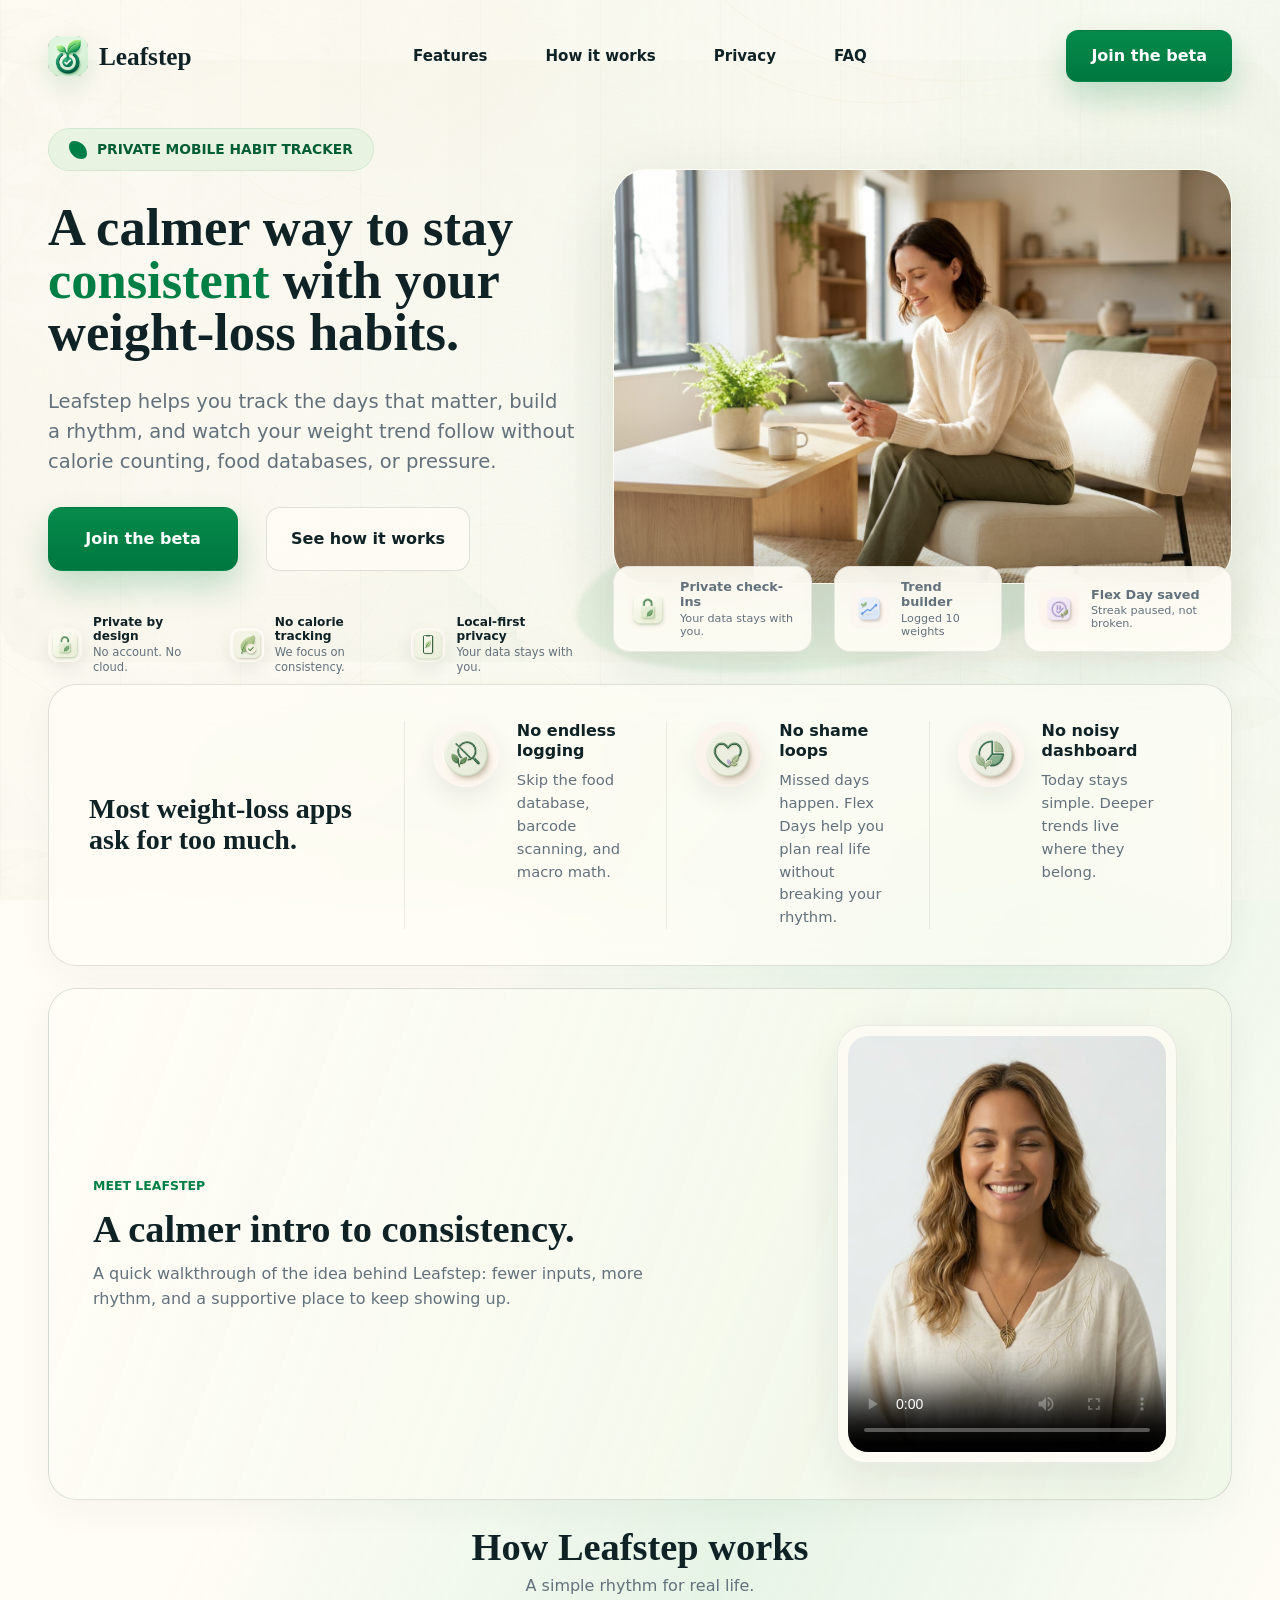
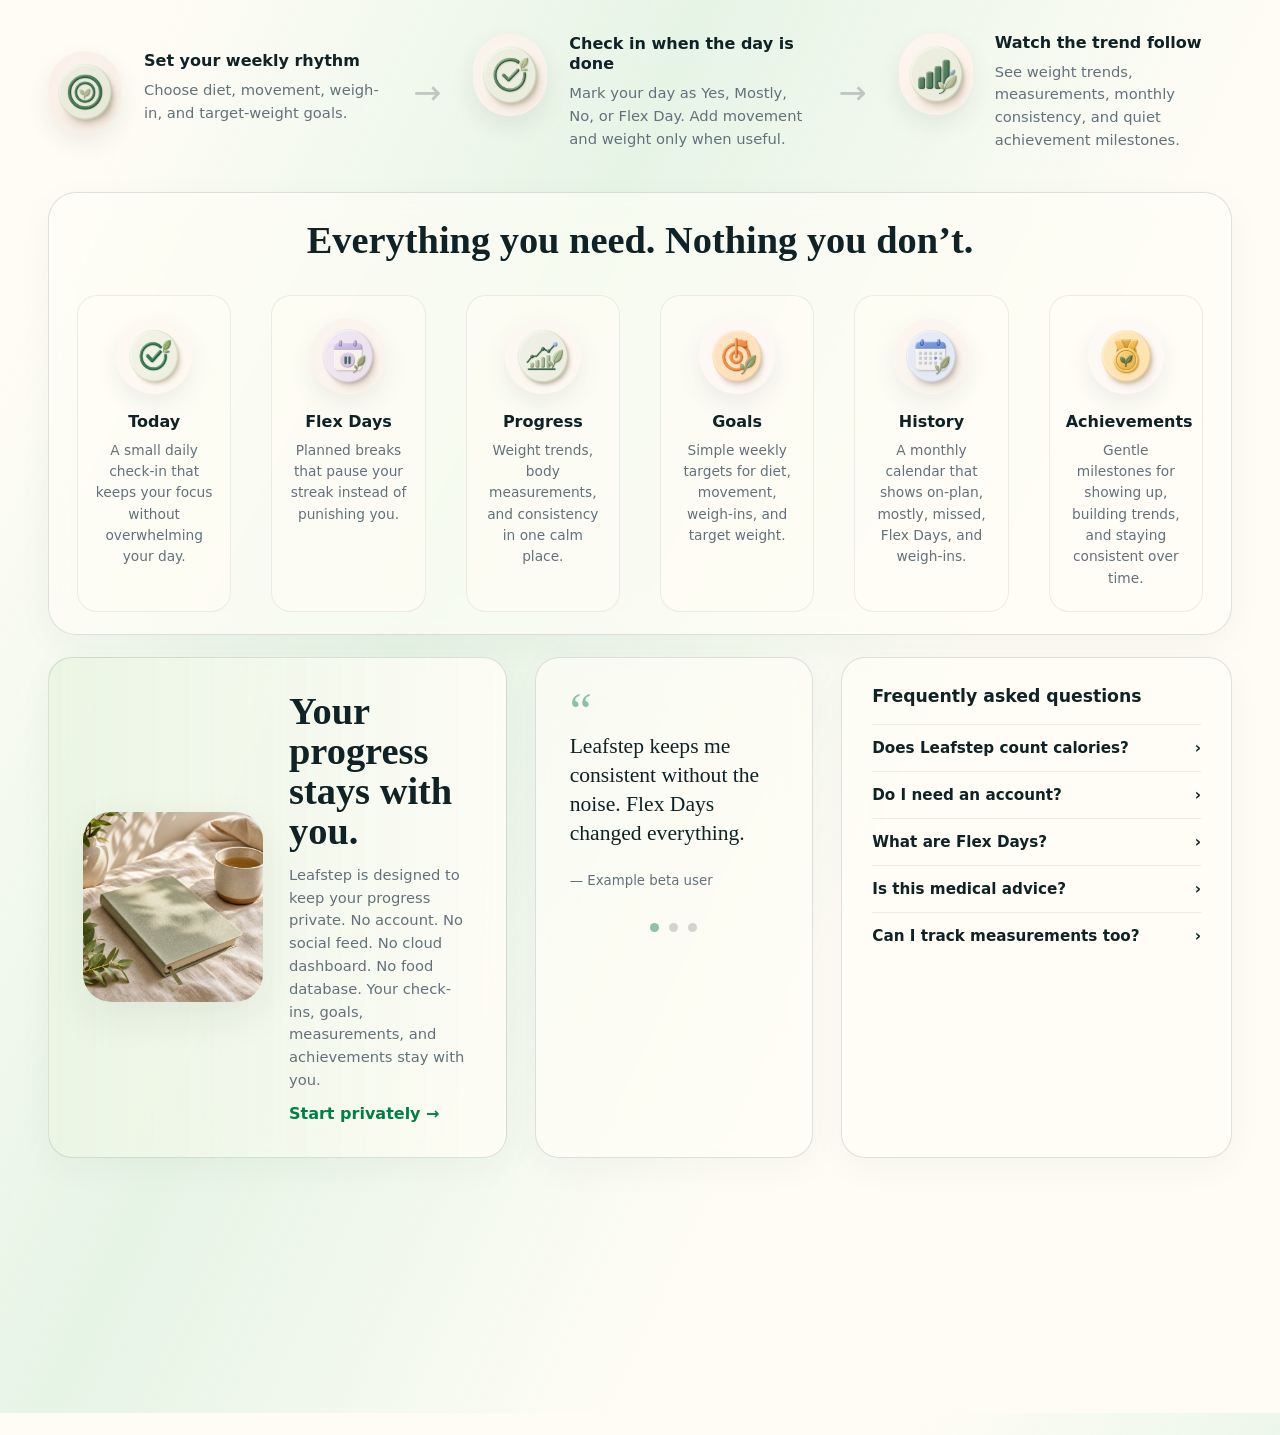
==== commit 756b36d9: "Make website copy platform-neutral" ====
--- a/website/index.html
+++ b/website/index.html
@@ -5,11 +5,11 @@
     <meta name="viewport" content="width=device-width, initial-scale=1">
     <meta
       name="description"
-      content="Leafstep is a private iOS habit tracker for calmer weight-loss consistency without calorie counting, food databases, or pressure."
+      content="Leafstep is a private habit tracker for calmer weight-loss consistency without calorie counting, food databases, or pressure."
     >
-    <title>Leafstep | Private iOS Habit Tracker</title>
-    <link rel="stylesheet" href="styles.css?v=20260614-mobile-section">
-    <script src="script.js?v=20260614-mobile-section" defer></script>
+    <title>Leafstep | Private Habit Tracker</title>
+    <link rel="stylesheet" href="styles.css?v=20260614-platform-neutral">
+    <script src="script.js?v=20260614-platform-neutral" defer></script>
   </head>
   <body>
     <header class="site-header">
@@ -24,7 +24,7 @@
           <a href="#privacy">Privacy</a>
           <a href="#faq">FAQ</a>
         </div>
-        <!-- Replace this mailto with the beta signup URL or App Store URL when ready. -->
+        <!-- Replace this mailto with the beta signup or store URL when ready. -->
         <a class="button button-primary header-cta" href="mailto:hello@leafstep.app?subject=Leafstep%20beta">
           Join the beta
         </a>
@@ -36,7 +36,7 @@
         <div class="hero-copy">
           <p class="eyebrow">
             <span aria-hidden="true">Leafstep</span>
-            Private iOS habit tracker
+            Private mobile habit tracker
           </p>
           <h1 id="hero-title">
             A calmer way to stay <span>consistent</span> with your weight-loss habits.
@@ -69,18 +69,18 @@
             <div class="trust-chip">
               <img class="trust-icon" src="assets/icons/trust-local-iphone.png" alt="" width="34" height="34">
               <span>
-                <strong>Local-only on iPhone</strong>
+                <strong>Local-first privacy</strong>
                 <span>Your data stays with you.</span>
               </span>
             </div>
           </div>
         </div>
 
-        <div class="hero-visual" aria-label="A calm Leafstep moment on iPhone">
+        <div class="hero-visual" aria-label="A calm Leafstep moment on mobile">
           <figure class="hero-photo-card">
             <img
               src="assets/hero/leafstep-lifestyle-phone.png"
-              alt="A person sitting in a calm home while holding an iPhone."
+              alt="A person sitting in a calm home while holding a phone."
               width="1264"
               height="848"
             >
@@ -236,8 +236,9 @@
           <div>
             <h2>Your progress stays with you.</h2>
             <p>
-              Leafstep is local-only. No account. No social feed. No cloud dashboard. No food
-              database. Your check-ins, goals, measurements, and achievements stay on your device.
+              Leafstep is designed to keep your progress private. No account. No social feed. No
+              cloud dashboard. No food database. Your check-ins, goals, measurements, and
+              achievements stay with you.
             </p>
             <a href="#faq">Start privately →</a>
           </div>
@@ -246,7 +247,7 @@
         <article class="quote-card">
           <span aria-hidden="true">“</span>
           <p>Leafstep keeps me consistent without the noise. Flex Days changed everything.</p>
-          <small>— Example iOS user</small>
+          <small>— Example beta user</small>
           <div class="quote-dots" aria-hidden="true"><i></i><i></i><i></i></div>
         </article>
 
@@ -259,7 +260,7 @@
             </details>
             <details>
               <summary>Do I need an account?</summary>
-              <p>No. Leafstep is designed as a local-only iPhone app.</p>
+              <p>No. Leafstep is designed to keep your data on your device, without an account or cloud dashboard.</p>
             </details>
             <details>
               <summary>What are Flex Days?</summary>
@@ -285,7 +286,7 @@
         </div>
         <div class="final-actions">
           <a class="button button-primary button-large" href="mailto:hello@leafstep.app?subject=Leafstep%20beta">Join the beta</a>
-          <span>Coming soon to the App Store</span>
+          <span>Coming soon for mobile</span>
         </div>
       </section>
     </main>
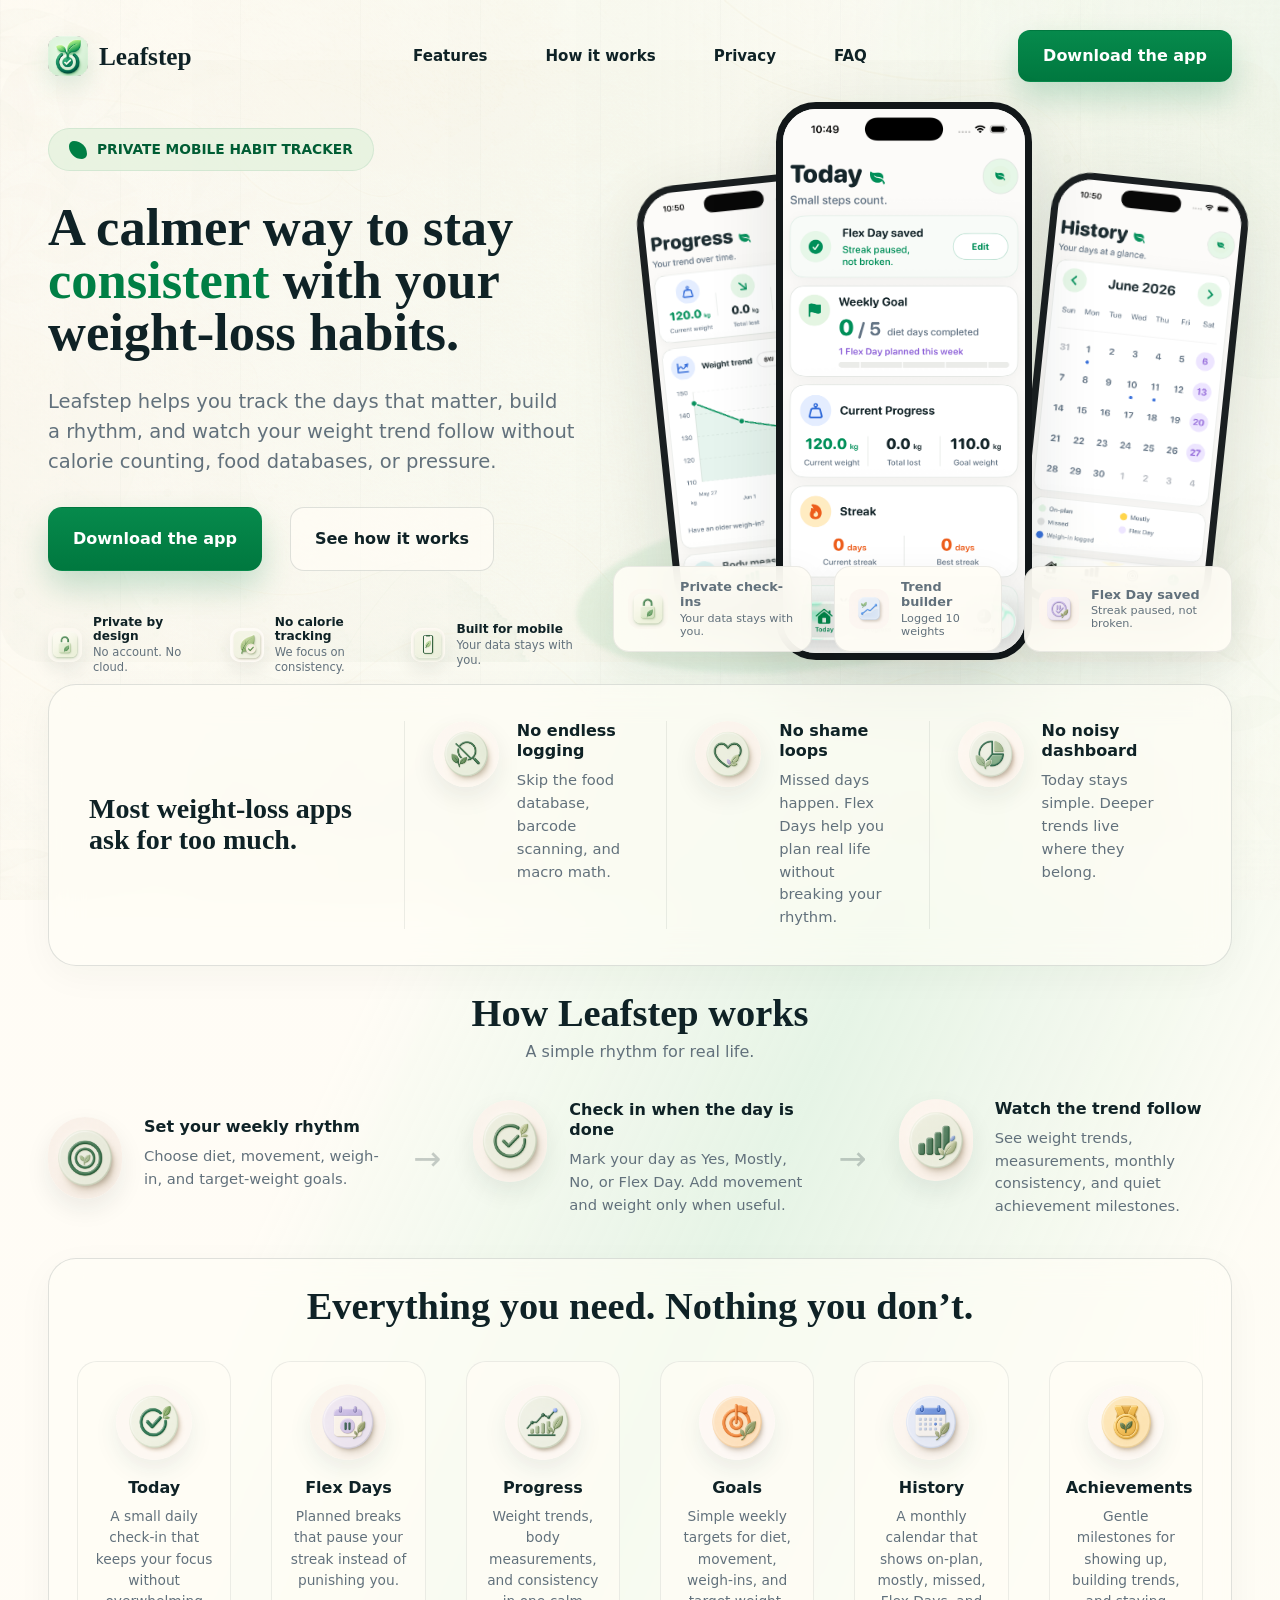
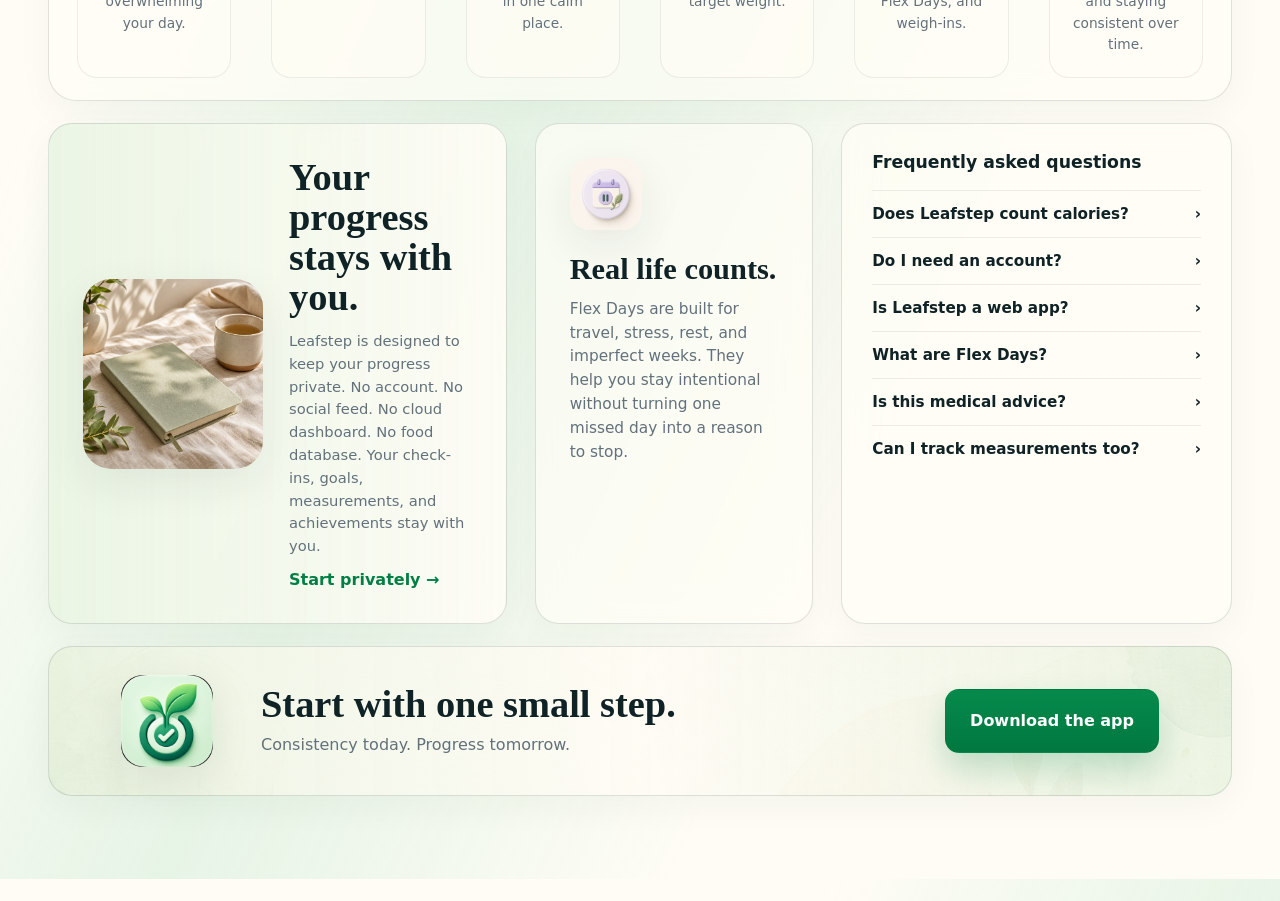
==== commit 38589c72: "Polish website download positioning" ====
--- a/website/index.html
+++ b/website/index.html
@@ -8,8 +8,8 @@
       content="Leafstep is a private habit tracker for calmer weight-loss consistency without calorie counting, food databases, or pressure."
     >
     <title>Leafstep | Private Habit Tracker</title>
-    <link rel="stylesheet" href="styles.css?v=20260614-platform-neutral">
-    <script src="script.js?v=20260614-platform-neutral" defer></script>
+    <link rel="stylesheet" href="styles.css?v=20260614-download-polish">
+    <script src="script.js?v=20260614-download-polish" defer></script>
   </head>
   <body>
     <header class="site-header">
@@ -24,9 +24,9 @@
           <a href="#privacy">Privacy</a>
           <a href="#faq">FAQ</a>
         </div>
-        <!-- Replace this mailto with the beta signup or store URL when ready. -->
-        <a class="button button-primary header-cta" href="mailto:hello@leafstep.app?subject=Leafstep%20beta">
-          Join the beta
+        <!-- Replace this placeholder with store badge links when they are ready. -->
+        <a class="button button-primary header-cta" href="#download">
+          Download the app
         </a>
       </nav>
     </header>
@@ -46,8 +46,8 @@
             trend follow without calorie counting, food databases, or pressure.
           </p>
           <div class="hero-actions" aria-label="Primary actions">
-            <a class="button button-primary button-large" href="mailto:hello@leafstep.app?subject=Leafstep%20beta">
-              Join the beta
+            <a class="button button-primary button-large" href="#download">
+              Download the app
             </a>
             <a class="button button-secondary button-large" href="#how-it-works">See how it works</a>
           </div>
@@ -69,21 +69,22 @@
             <div class="trust-chip">
               <img class="trust-icon" src="assets/icons/trust-local-iphone.png" alt="" width="34" height="34">
               <span>
-                <strong>Local-first privacy</strong>
+                <strong>Built for mobile</strong>
                 <span>Your data stays with you.</span>
               </span>
             </div>
           </div>
         </div>
 
-        <div class="hero-visual" aria-label="A calm Leafstep moment on mobile">
-          <figure class="hero-photo-card">
-            <img
-              src="assets/hero/leafstep-lifestyle-phone.png"
-              alt="A person sitting in a calm home while holding a phone."
-              width="1264"
-              height="848"
-            >
+        <div class="hero-visual app-preview-stack" aria-label="Leafstep mobile app screen previews">
+          <figure class="app-phone app-phone-left">
+            <img src="assets/screens/progress.png" alt="Leafstep Progress screen showing a calm weight trend preview." width="390" height="844">
+          </figure>
+          <figure class="app-phone app-phone-main">
+            <img src="assets/screens/today.png" alt="Leafstep Today screen showing a simple daily check-in preview." width="390" height="844">
+          </figure>
+          <figure class="app-phone app-phone-right">
+            <img src="assets/screens/history.png" alt="Leafstep History screen showing a monthly consistency calendar." width="390" height="844">
           </figure>
           <div class="hero-badges" aria-hidden="true">
             <div class="mini-badge">
@@ -127,30 +128,6 @@
             <p>Today stays simple. Deeper trends live where they belong.</p>
           </div>
         </article>
-      </section>
-
-      <section class="video-section" aria-labelledby="video-title">
-        <div class="video-copy">
-          <p class="section-eyebrow">Meet Leafstep</p>
-          <h2 id="video-title">A calmer intro to consistency.</h2>
-          <p>
-            A quick walkthrough of the idea behind Leafstep: fewer inputs, more rhythm, and a
-            supportive place to keep showing up.
-          </p>
-        </div>
-        <figure class="video-card">
-          <video
-            controls
-            playsinline
-            preload="metadata"
-            poster="assets/video/avatar-poster.jpg"
-            width="832"
-            height="1088"
-          >
-            <source src="assets/video/ElevenLabs_video_creatify-aurora_2026-06-14T00_11_45.mp4" type="video/mp4">
-            Your browser does not support the video tag.
-          </video>
-        </figure>
       </section>
 
       <section id="how-it-works" class="workflow" aria-labelledby="steps-title">
@@ -244,11 +221,13 @@
           </div>
         </article>
 
-        <article class="quote-card">
-          <span aria-hidden="true">“</span>
-          <p>Leafstep keeps me consistent without the noise. Flex Days changed everything.</p>
-          <small>— Example beta user</small>
-          <div class="quote-dots" aria-hidden="true"><i></i><i></i><i></i></div>
+        <article class="principle-card">
+          <img class="principle-icon" src="assets/icons/feature-flex-days.png" alt="" width="62" height="62" loading="lazy">
+          <h2>Real life counts.</h2>
+          <p>
+            Flex Days are built for travel, stress, rest, and imperfect weeks. They help you stay
+            intentional without turning one missed day into a reason to stop.
+          </p>
         </article>
 
         <section id="faq" class="faq-card" aria-labelledby="faq-title">
@@ -263,6 +242,10 @@
               <p>No. Leafstep is designed to keep your data on your device, without an account or cloud dashboard.</p>
             </details>
             <details>
+              <summary>Is Leafstep a web app?</summary>
+              <p>No. This website is informational only. Leafstep is a downloadable mobile app.</p>
+            </details>
+            <details>
               <summary>What are Flex Days?</summary>
               <p>Flex Days are planned breaks that pause your streak and help you stay intentional without treating real life as failure.</p>
             </details>
@@ -278,15 +261,14 @@
         </section>
       </section>
 
-      <section class="final-cta" aria-labelledby="final-title">
+      <section id="download" class="final-cta" aria-labelledby="final-title">
         <img src="assets/brand/app-icon.png" alt="" width="92" height="92">
         <div>
           <h2 id="final-title">Start with one small step.</h2>
           <p>Consistency today. Progress tomorrow.</p>
         </div>
         <div class="final-actions">
-          <a class="button button-primary button-large" href="mailto:hello@leafstep.app?subject=Leafstep%20beta">Join the beta</a>
-          <span>Coming soon for mobile</span>
+          <a class="button button-primary button-large" href="#download">Download the app</a>
         </div>
       </section>
     </main>
--- a/website/styles.css
+++ b/website/styles.css
@@ -363,47 +363,68 @@
 
 .hero-visual {
   position: relative;
+  min-height: 550px;
+}
+
+.app-preview-stack {
   display: grid;
   align-items: center;
   min-height: 550px;
 }
 
-.hero-photo-card {
-  position: relative;
+.app-phone {
+  position: absolute;
   overflow: hidden;
-  width: min(100%, 760px);
   margin: 0;
-  border: 1px solid rgba(255, 253, 246, 0.72);
-  border-radius: 34px;
-  aspect-ratio: 1.49;
-  background: rgba(255, 253, 246, 0.8);
+  border: 7px solid #121719;
+  border-radius: 40px;
+  background: #ffffff;
   box-shadow: var(--shadow);
-  animation: heroPhotoFloat 8.4s ease-in-out infinite;
   transition:
     box-shadow 260ms ease,
     transform 360ms cubic-bezier(0.2, 0.8, 0.2, 1);
-  transform: translate3d(calc(var(--hero-x) * -12px), calc(var(--hero-y) * -9px), 0);
   will-change: transform;
 }
 
-.hero-photo-card::after {
-  position: absolute;
-  inset: 0;
-  background:
-    linear-gradient(90deg, rgba(255, 253, 246, 0.18), transparent 42%),
-    linear-gradient(180deg, transparent 58%, rgba(15, 34, 38, 0.22));
-  content: "";
-  pointer-events: none;
-}
-
-.hero-photo-card img {
+.app-phone img {
   width: 100%;
   height: 100%;
   object-fit: cover;
-  object-position: center;
-}
-
-.hero-photo-card:hover {
+  object-position: top center;
+}
+
+.app-phone-main {
+  z-index: 3;
+  left: 47%;
+  top: 0;
+  width: 256px;
+  height: 558px;
+  animation: phoneFloat 8s ease-in-out infinite;
+  transform: translateX(-50%) translate3d(calc(var(--hero-x) * -14px), calc(var(--hero-y) * -10px), 0);
+}
+
+.app-phone-left,
+.app-phone-right {
+  top: 76px;
+  z-index: 2;
+  width: 198px;
+  height: 432px;
+  opacity: 0.97;
+}
+
+.app-phone-left {
+  left: 42px;
+  animation: sidePhoneFloat 9s ease-in-out infinite;
+  transform: rotate(-6deg) translate3d(calc(var(--hero-x) * 10px), calc(var(--hero-y) * 8px), 0);
+}
+
+.app-phone-right {
+  right: 2px;
+  animation: sidePhoneFloat 9.5s ease-in-out 600ms infinite;
+  transform: rotate(6deg) translate3d(calc(var(--hero-x) * -10px), calc(var(--hero-y) * 8px), 0);
+}
+
+.app-phone:hover {
   box-shadow: 0 28px 84px rgba(21, 42, 35, 0.17);
 }
 
@@ -498,10 +519,9 @@
 .problem-band,
 .feature-band,
 .privacy-card,
-.quote-card,
+.principle-card,
 .faq-card,
-.final-cta,
-.video-section {
+.final-cta {
   border: 1px solid var(--line);
   background: rgba(255, 253, 246, 0.64);
   box-shadow: 0 10px 36px rgba(21, 42, 35, 0.04);
@@ -511,11 +531,9 @@
 .problem-band,
 .feature-card,
 .privacy-card,
-.quote-card,
+.principle-card,
 .faq-card,
 .final-cta,
-.video-section,
-.video-card,
 .step-card,
 details {
   transition:
@@ -527,11 +545,9 @@
 .problem-band:hover,
 .feature-card:hover,
 .privacy-card:hover,
-.quote-card:hover,
+.principle-card:hover,
 .faq-card:hover,
 .final-cta:hover,
-.video-section:hover,
-.video-card:hover,
 .step-card:hover {
   border-color: rgba(0, 127, 69, 0.22);
   box-shadow: 0 18px 48px rgba(21, 42, 35, 0.08);
@@ -572,19 +588,6 @@
 .problem-item p {
   margin-bottom: 0;
   font-size: 0.92rem;
-}
-
-.video-section {
-  display: grid;
-  grid-template-columns: minmax(0, 1fr) minmax(260px, 360px);
-  gap: 44px;
-  align-items: center;
-  margin-top: 22px;
-  padding: 36px 44px;
-  border-radius: 28px;
-  background:
-    linear-gradient(110deg, rgba(255, 253, 246, 0.82), rgba(229, 243, 223, 0.58)),
-    rgba(255, 253, 246, 0.72);
 }
 
 .section-eyebrow {
@@ -594,38 +597,6 @@
   font-weight: 850;
   letter-spacing: 0;
   text-transform: uppercase;
-}
-
-.video-copy {
-  max-width: 640px;
-}
-
-.video-copy p:last-child {
-  max-width: 560px;
-  margin-bottom: 0;
-}
-
-.video-card {
-  overflow: hidden;
-  width: min(100%, 340px);
-  margin: 0;
-  justify-self: center;
-  padding: 10px;
-  border: 1px solid var(--line-soft);
-  border-radius: 28px;
-  background: rgba(255, 253, 246, 0.72);
-  box-shadow: var(--shadow-soft);
-}
-
-.video-card video {
-  display: block;
-  width: 100%;
-  height: auto;
-  max-height: 560px;
-  border-radius: 20px;
-  aspect-ratio: 832 / 1088;
-  background: #eef4ec;
-  object-fit: cover;
 }
 
 .icon-circle,
@@ -763,7 +734,7 @@
 }
 
 .privacy-card,
-.quote-card,
+.principle-card,
 .faq-card {
   min-height: 248px;
   border-radius: 24px;
@@ -795,44 +766,26 @@
   font-weight: 850;
 }
 
-.quote-card {
+.principle-card {
   padding: 34px;
 }
 
-.quote-card > span {
-  color: rgba(0, 127, 69, 0.46);
-  font-family: Georgia, "Times New Roman", serif;
-  font-size: 3.1rem;
-  line-height: 0.8;
-}
-
-.quote-card p {
-  color: var(--ink);
-  font-family: Georgia, "Times New Roman", serif;
-  font-size: 1.35rem;
-  line-height: 1.35;
-}
-
-.quote-card small {
-  color: var(--muted);
-}
-
-.quote-dots {
-  display: flex;
-  justify-content: center;
-  gap: 10px;
-  margin-top: 34px;
-}
-
-.quote-dots i {
-  width: 9px;
-  height: 9px;
-  border-radius: 50%;
-  background: rgba(15, 34, 38, 0.18);
-}
-
-.quote-dots i:first-child {
-  background: rgba(0, 127, 69, 0.45);
+.principle-icon {
+  width: 72px;
+  height: 72px;
+  margin-bottom: 24px;
+  border-radius: 20px;
+  box-shadow: var(--shadow-soft);
+}
+
+.principle-card h2 {
+  margin-bottom: 12px;
+  font-size: 1.9rem;
+}
+
+.principle-card p {
+  margin-bottom: 0;
+  font-size: 0.96rem;
 }
 
 .faq-card {
@@ -979,6 +932,14 @@
     min-height: 500px;
   }
 
+  .app-phone-left {
+    left: 12%;
+  }
+
+  .app-phone-right {
+    right: 12%;
+  }
+
   .problem-band {
     grid-template-columns: 1fr;
     gap: 22px;
@@ -999,13 +960,6 @@
     grid-template-columns: 1fr;
   }
 
-  .video-section {
-    grid-template-columns: minmax(0, 1fr);
-  }
-
-  .video-card {
-    justify-self: start;
-  }
 }
 
 @media (max-width: 780px) {
@@ -1129,15 +1083,30 @@
   }
 
   .hero-visual {
-    min-height: 0;
+    min-height: 500px;
     margin-top: 22px;
-    contain: none;
-    overflow: visible;
-  }
-
-  .hero-photo-card {
-    border-radius: 24px;
-    aspect-ratio: 4 / 3;
+    contain: paint;
+    overflow: clip;
+  }
+
+  .app-phone-main {
+    width: 230px;
+    height: 500px;
+  }
+
+  .app-phone-left,
+  .app-phone-right {
+    top: 72px;
+    width: 174px;
+    height: 378px;
+  }
+
+  .app-phone-left {
+    left: 0;
+  }
+
+  .app-phone-right {
+    right: 0;
   }
 
   .hero-badges {
@@ -1147,10 +1116,9 @@
   .problem-band,
   .feature-band,
   .privacy-card,
-  .quote-card,
+  .principle-card,
   .faq-card,
-  .final-cta,
-  .video-section {
+  .final-cta {
     border-radius: 20px;
   }
 
@@ -1204,16 +1172,6 @@
     grid-template-columns: 1fr;
   }
 
-  .video-section {
-    gap: 24px;
-    padding: 26px;
-  }
-
-  .video-card {
-    width: min(100%, 320px);
-    justify-self: center;
-  }
-
   .privacy-card {
     grid-template-columns: 1fr;
   }
@@ -1244,6 +1202,19 @@
 }
 
 @media (max-width: 480px) {
+  .app-phone-left,
+  .app-phone-right {
+    opacity: 0.42;
+  }
+
+  .app-phone-left {
+    left: -38px;
+  }
+
+  .app-phone-right {
+    right: -38px;
+  }
+
   .trust-chip {
     grid-template-columns: 56px minmax(0, 1fr);
   }
@@ -1268,7 +1239,18 @@
   }
 }
 
-@keyframes heroPhotoFloat {
+@keyframes phoneFloat {
+  0%,
+  100% {
+    translate: 0 0;
+  }
+
+  50% {
+    translate: 0 -7px;
+  }
+}
+
+@keyframes sidePhoneFloat {
   0%,
   100% {
     translate: 0 0;
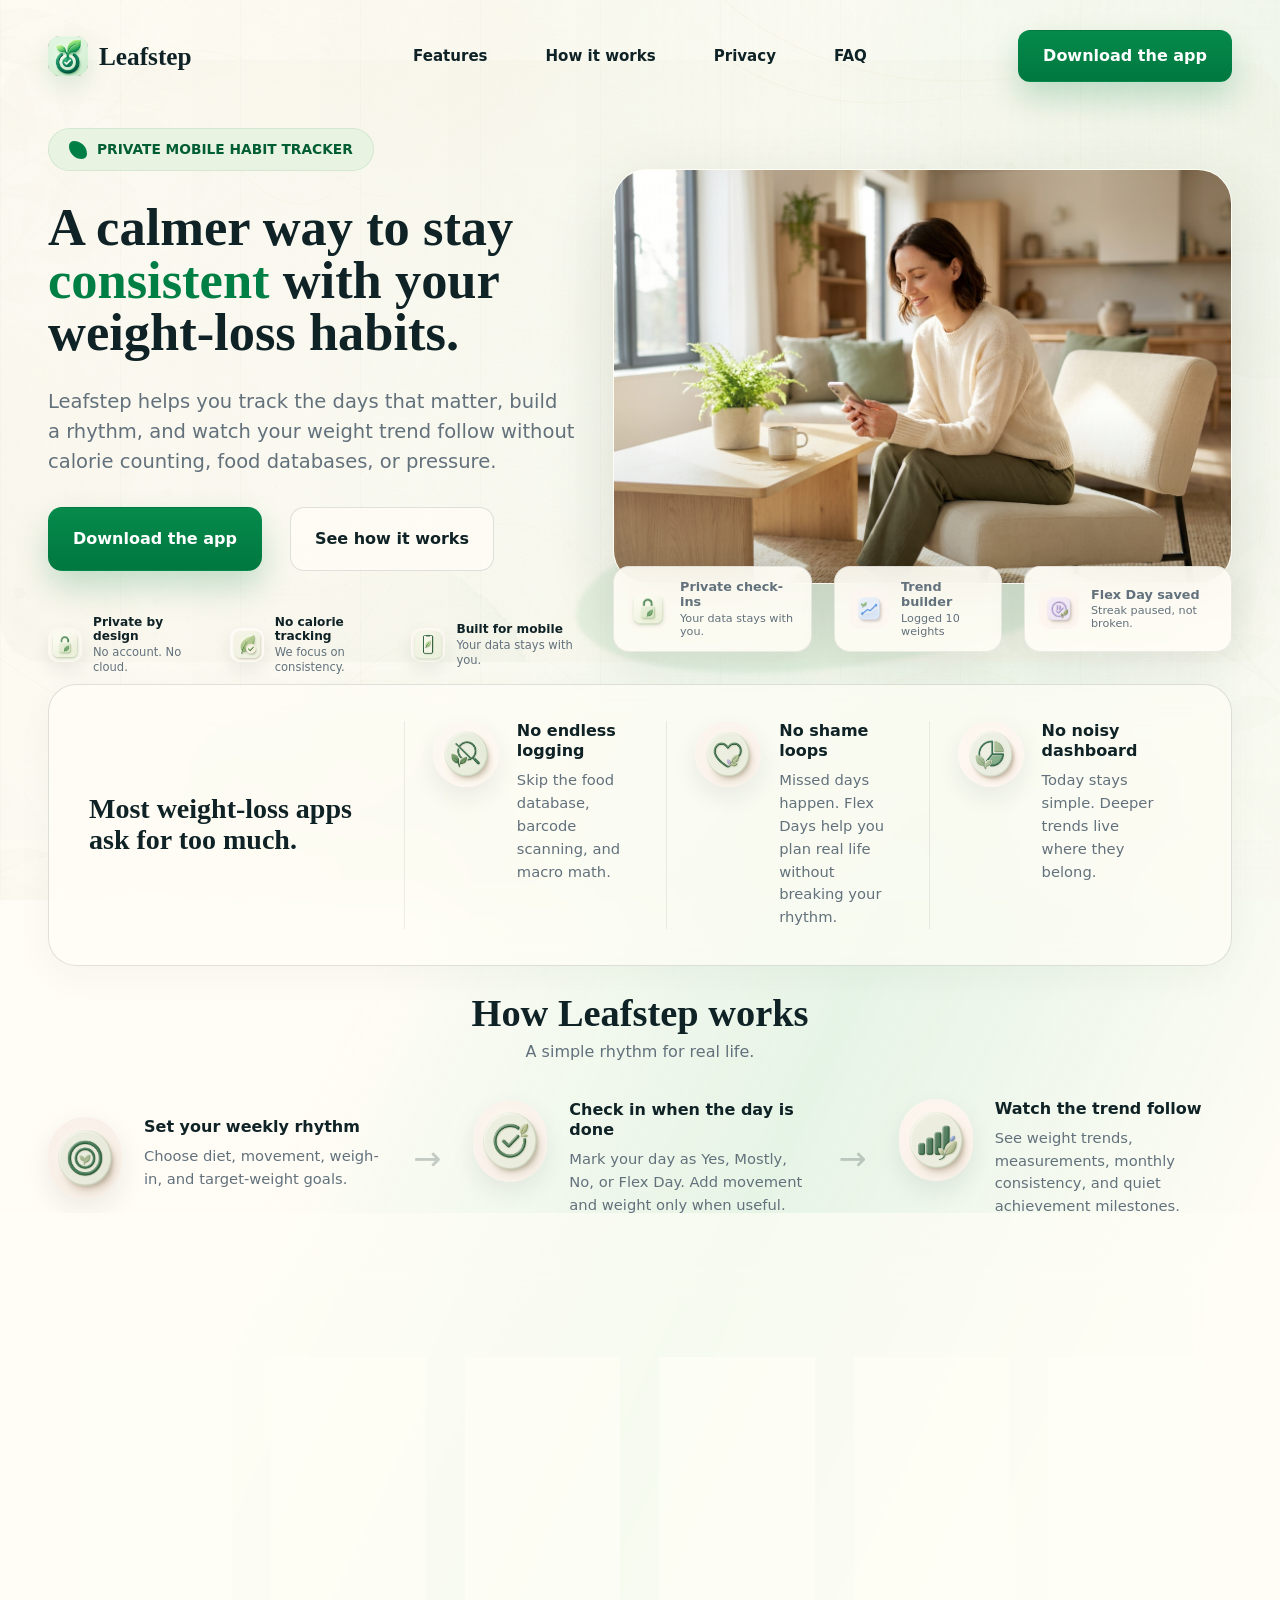
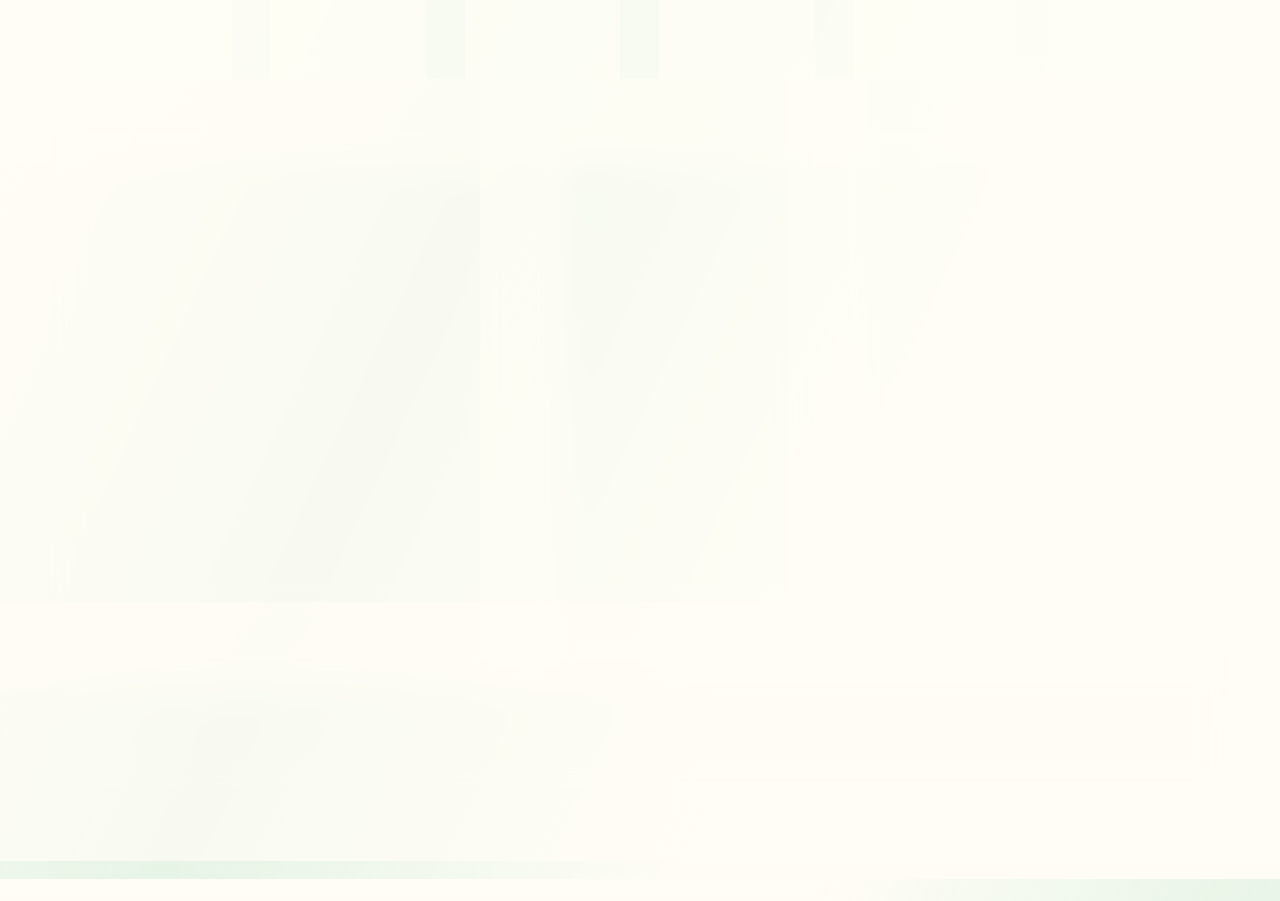
==== commit 4a0937d9: "Restore lifestyle hero photo" ====
--- a/website/index.html
+++ b/website/index.html
@@ -8,8 +8,8 @@
       content="Leafstep is a private habit tracker for calmer weight-loss consistency without calorie counting, food databases, or pressure."
     >
     <title>Leafstep | Private Habit Tracker</title>
-    <link rel="stylesheet" href="styles.css?v=20260614-download-polish">
-    <script src="script.js?v=20260614-download-polish" defer></script>
+    <link rel="stylesheet" href="styles.css?v=20260614-restore-hero-photo">
+    <script src="script.js?v=20260614-restore-hero-photo" defer></script>
   </head>
   <body>
     <header class="site-header">
@@ -76,15 +76,14 @@
           </div>
         </div>
 
-        <div class="hero-visual app-preview-stack" aria-label="Leafstep mobile app screen previews">
-          <figure class="app-phone app-phone-left">
-            <img src="assets/screens/progress.png" alt="Leafstep Progress screen showing a calm weight trend preview." width="390" height="844">
-          </figure>
-          <figure class="app-phone app-phone-main">
-            <img src="assets/screens/today.png" alt="Leafstep Today screen showing a simple daily check-in preview." width="390" height="844">
-          </figure>
-          <figure class="app-phone app-phone-right">
-            <img src="assets/screens/history.png" alt="Leafstep History screen showing a monthly consistency calendar." width="390" height="844">
+        <div class="hero-visual" aria-label="A calm Leafstep moment on mobile">
+          <figure class="hero-photo-card">
+            <img
+              src="assets/hero/leafstep-lifestyle-phone.png"
+              alt="A person sitting in a calm home while holding a phone."
+              width="1264"
+              height="848"
+            >
           </figure>
           <div class="hero-badges" aria-hidden="true">
             <div class="mini-badge">
--- a/website/styles.css
+++ b/website/styles.css
@@ -363,69 +363,48 @@
 
 .hero-visual {
   position: relative;
-  min-height: 550px;
-}
-
-.app-preview-stack {
   display: grid;
   align-items: center;
   min-height: 550px;
 }
 
-.app-phone {
-  position: absolute;
+.hero-photo-card {
+  position: relative;
   overflow: hidden;
+  width: min(100%, 760px);
   margin: 0;
-  border: 7px solid #121719;
-  border-radius: 40px;
-  background: #ffffff;
+  border: 1px solid rgba(255, 253, 246, 0.72);
+  border-radius: 34px;
+  aspect-ratio: 1.49;
+  background: rgba(255, 253, 246, 0.8);
   box-shadow: var(--shadow);
+  animation: heroPhotoFloat 8.4s ease-in-out infinite;
   transition:
     box-shadow 260ms ease,
     transform 360ms cubic-bezier(0.2, 0.8, 0.2, 1);
+  transform: translate3d(calc(var(--hero-x) * -12px), calc(var(--hero-y) * -9px), 0);
   will-change: transform;
 }
 
-.app-phone img {
+.hero-photo-card::after {
+  position: absolute;
+  inset: 0;
+  background:
+    linear-gradient(90deg, rgba(255, 253, 246, 0.18), transparent 42%),
+    linear-gradient(180deg, transparent 58%, rgba(15, 34, 38, 0.22));
+  content: "";
+  pointer-events: none;
+}
+
+.hero-photo-card:hover {
+  box-shadow: 0 28px 84px rgba(21, 42, 35, 0.17);
+}
+
+.hero-photo-card img {
   width: 100%;
   height: 100%;
   object-fit: cover;
-  object-position: top center;
-}
-
-.app-phone-main {
-  z-index: 3;
-  left: 47%;
-  top: 0;
-  width: 256px;
-  height: 558px;
-  animation: phoneFloat 8s ease-in-out infinite;
-  transform: translateX(-50%) translate3d(calc(var(--hero-x) * -14px), calc(var(--hero-y) * -10px), 0);
-}
-
-.app-phone-left,
-.app-phone-right {
-  top: 76px;
-  z-index: 2;
-  width: 198px;
-  height: 432px;
-  opacity: 0.97;
-}
-
-.app-phone-left {
-  left: 42px;
-  animation: sidePhoneFloat 9s ease-in-out infinite;
-  transform: rotate(-6deg) translate3d(calc(var(--hero-x) * 10px), calc(var(--hero-y) * 8px), 0);
-}
-
-.app-phone-right {
-  right: 2px;
-  animation: sidePhoneFloat 9.5s ease-in-out 600ms infinite;
-  transform: rotate(6deg) translate3d(calc(var(--hero-x) * -10px), calc(var(--hero-y) * 8px), 0);
-}
-
-.app-phone:hover {
-  box-shadow: 0 28px 84px rgba(21, 42, 35, 0.17);
+  object-position: center;
 }
 
 .hero-badges {
@@ -932,14 +911,6 @@
     min-height: 500px;
   }
 
-  .app-phone-left {
-    left: 12%;
-  }
-
-  .app-phone-right {
-    right: 12%;
-  }
-
   .problem-band {
     grid-template-columns: 1fr;
     gap: 22px;
@@ -1083,30 +1054,15 @@
   }
 
   .hero-visual {
-    min-height: 500px;
+    min-height: 0;
     margin-top: 22px;
-    contain: paint;
-    overflow: clip;
-  }
-
-  .app-phone-main {
-    width: 230px;
-    height: 500px;
-  }
-
-  .app-phone-left,
-  .app-phone-right {
-    top: 72px;
-    width: 174px;
-    height: 378px;
-  }
-
-  .app-phone-left {
-    left: 0;
-  }
-
-  .app-phone-right {
-    right: 0;
+    contain: none;
+    overflow: visible;
+  }
+
+  .hero-photo-card {
+    border-radius: 24px;
+    aspect-ratio: 4 / 3;
   }
 
   .hero-badges {
@@ -1202,19 +1158,6 @@
 }
 
 @media (max-width: 480px) {
-  .app-phone-left,
-  .app-phone-right {
-    opacity: 0.42;
-  }
-
-  .app-phone-left {
-    left: -38px;
-  }
-
-  .app-phone-right {
-    right: -38px;
-  }
-
   .trust-chip {
     grid-template-columns: 56px minmax(0, 1fr);
   }
@@ -1239,18 +1182,7 @@
   }
 }
 
-@keyframes phoneFloat {
-  0%,
-  100% {
-    translate: 0 0;
-  }
-
-  50% {
-    translate: 0 -7px;
-  }
-}
-
-@keyframes sidePhoneFloat {
+@keyframes heroPhotoFloat {
   0%,
   100% {
     translate: 0 0;
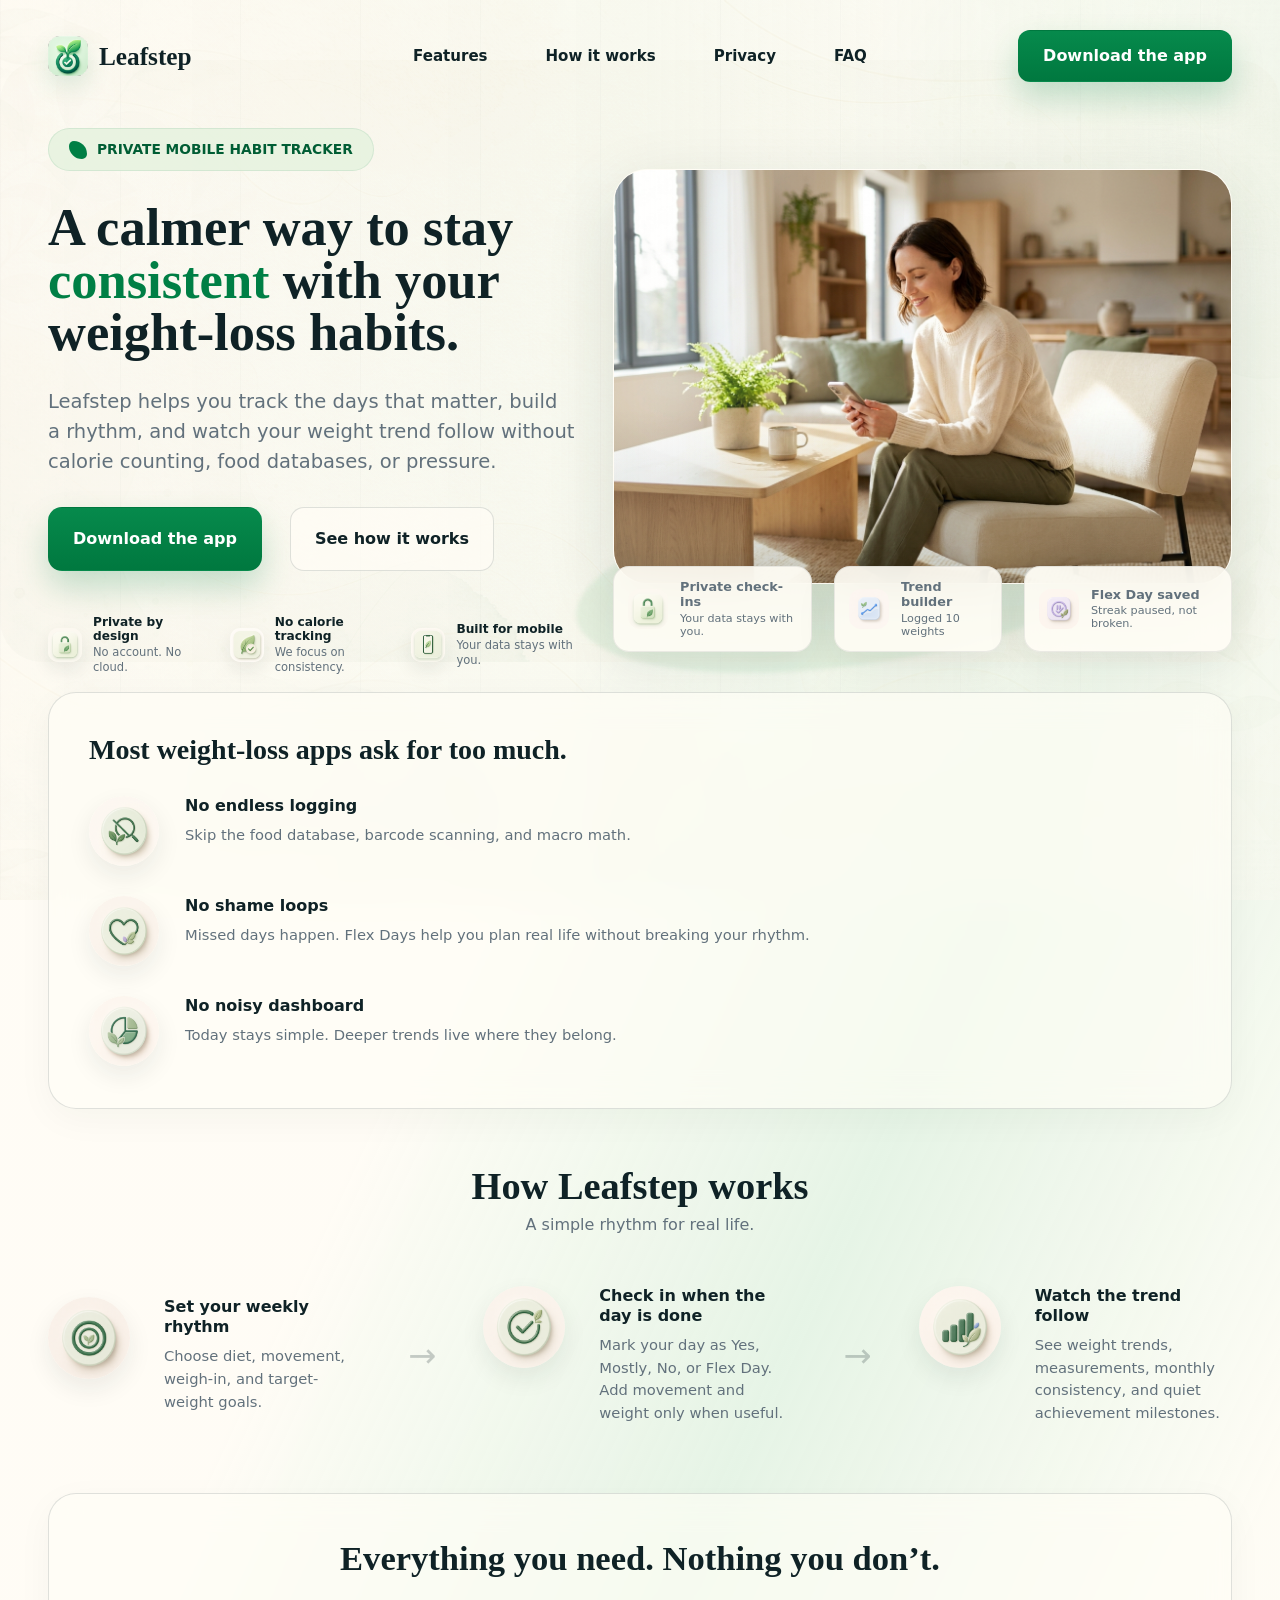
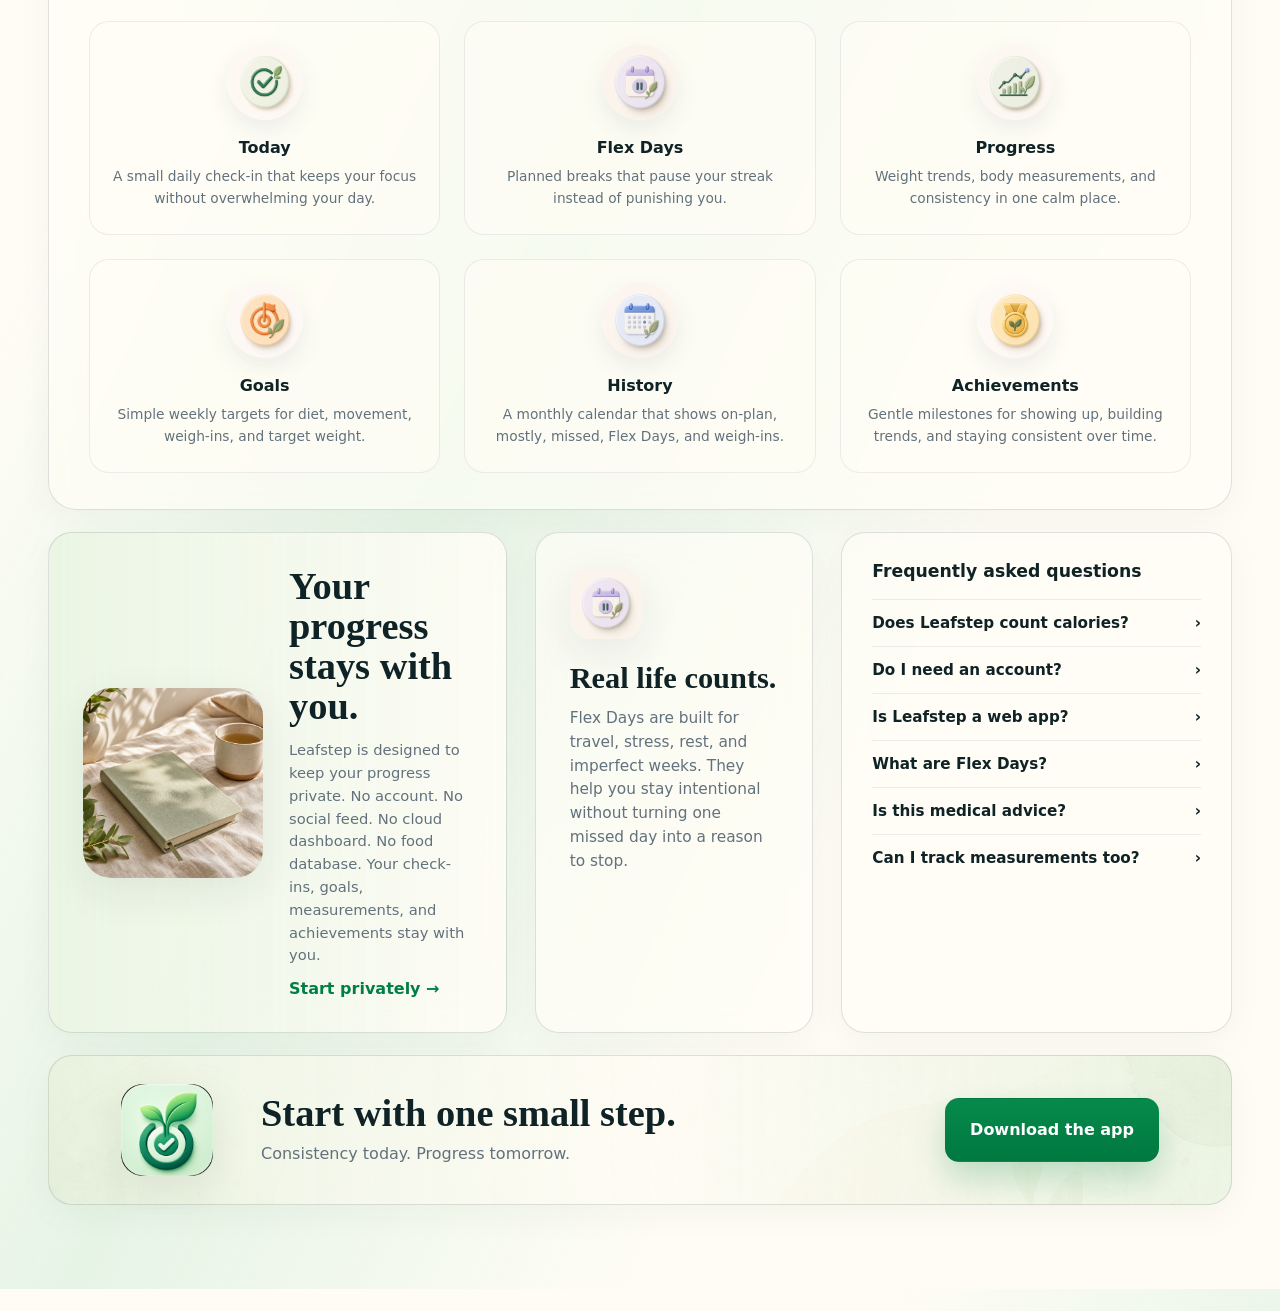
==== commit f9fa537c: "Bust website spacing asset cache" ====
--- a/website/index.html
+++ b/website/index.html
@@ -8,8 +8,8 @@
       content="Leafstep is a private habit tracker for calmer weight-loss consistency without calorie counting, food databases, or pressure."
     >
     <title>Leafstep | Private Habit Tracker</title>
-    <link rel="stylesheet" href="styles.css?v=20260614-restore-hero-photo">
-    <script src="script.js?v=20260614-restore-hero-photo" defer></script>
+    <link rel="stylesheet" href="styles.css?v=20260615-middle-spacing">
+    <script src="script.js?v=20260615-middle-spacing" defer></script>
   </head>
   <body>
     <header class="site-header">
--- a/website/styles.css
+++ b/website/styles.css
@@ -535,18 +535,18 @@
 
 .problem-band {
   display: grid;
-  grid-template-columns: 1.2fr 1fr 1fr 1fr;
-  gap: 0;
+  grid-template-columns: minmax(250px, 1.05fr) repeat(3, minmax(210px, 1fr));
+  gap: 34px;
   align-items: stretch;
-  margin-top: 10px;
-  padding: 36px 40px;
+  margin-top: 18px;
+  padding: 46px 56px;
   border-radius: 28px;
 }
 
 .problem-title {
   display: flex;
   align-items: center;
-  padding-right: 42px;
+  padding-right: 10px;
 }
 
 .problem-title h2 {
@@ -557,11 +557,11 @@
 
 .problem-item {
   display: grid;
-  grid-template-columns: 66px minmax(0, 1fr);
-  gap: 18px;
+  grid-template-columns: 72px minmax(0, 1fr);
+  gap: 24px;
   align-items: start;
-  padding: 0 28px;
-  border-left: 1px solid var(--line-soft);
+  padding: 0 0 0 28px;
+  border-left: 1px solid rgba(15, 34, 38, 0.055);
 }
 
 .problem-item p {
@@ -600,17 +600,17 @@
 }
 
 .icon-circle {
-  width: 66px;
-  height: 66px;
+  width: 70px;
+  height: 70px;
 }
 
 .workflow {
-  padding: 28px 0 40px;
+  padding: 58px 0 68px;
 }
 
 .center-heading {
   max-width: 720px;
-  margin: 0 auto 34px;
+  margin: 0 auto 48px;
   text-align: center;
 }
 
@@ -624,15 +624,15 @@
 
 .step-row {
   display: grid;
-  grid-template-columns: 1fr 48px 1fr 48px 1fr;
-  gap: 22px;
+  grid-template-columns: 1fr 58px 1fr 58px 1fr;
+  gap: 32px;
   align-items: center;
 }
 
 .step-card {
   display: grid;
-  grid-template-columns: 74px minmax(0, 1fr);
-  gap: 22px;
+  grid-template-columns: 88px minmax(0, 1fr);
+  gap: 28px;
   align-items: start;
 }
 
@@ -654,14 +654,26 @@
 }
 
 .feature-band {
-  padding: 28px 28px 22px;
+  padding: 46px 40px 36px;
   border-radius: 28px;
 }
 
+.feature-band .center-heading {
+  margin-bottom: 44px;
+}
+
+.feature-band .center-heading h2 {
+  max-width: 780px;
+  margin-right: auto;
+  margin-left: auto;
+  font-size: clamp(2.1rem, 2.7vw, 2.76rem);
+  line-height: 1.08;
+}
+
 .feature-grid {
   display: grid;
   grid-template-columns: repeat(6, minmax(0, 1fr));
-  gap: 40px;
+  gap: 28px;
 }
 
 .feature-card {
@@ -882,6 +894,25 @@
   gap: 72px;
 }
 
+@media (max-width: 1320px) {
+  .problem-band {
+    grid-template-columns: 1fr;
+    gap: 30px;
+    padding: 42px 40px;
+  }
+
+  .problem-title,
+  .problem-item {
+    padding: 0;
+    border-left: 0;
+  }
+
+  .feature-grid {
+    grid-template-columns: repeat(3, minmax(0, 1fr));
+    gap: 24px;
+  }
+}
+
 @media (max-width: 1180px) {
   .site-header,
   main,
@@ -913,7 +944,8 @@
 
   .problem-band {
     grid-template-columns: 1fr;
-    gap: 22px;
+    gap: 30px;
+    padding: 42px 40px;
   }
 
   .problem-title,
@@ -924,7 +956,7 @@
 
   .feature-grid {
     grid-template-columns: repeat(3, minmax(0, 1fr));
-    gap: 18px;
+    gap: 24px;
   }
 
   .lower-grid {
@@ -1079,8 +1111,8 @@
   }
 
   .problem-band {
-    gap: 24px;
-    padding: 30px 26px;
+    gap: 30px;
+    padding: 36px 28px;
   }
 
   .problem-title h2 {
@@ -1104,6 +1136,7 @@
 
   .step-card {
     grid-template-columns: 56px minmax(0, 1fr);
+    gap: 20px;
   }
 
   .icon-circle {
@@ -1118,6 +1151,7 @@
 
   .step-row {
     grid-template-columns: 1fr;
+    gap: 30px;
   }
 
   .step-arrow {
@@ -1126,6 +1160,27 @@
 
   .feature-grid {
     grid-template-columns: 1fr;
+    gap: 22px;
+  }
+
+  .workflow {
+    padding: 46px 0 56px;
+  }
+
+  .center-heading {
+    margin-bottom: 38px;
+  }
+
+  .feature-band {
+    padding: 38px 26px 30px;
+  }
+
+  .feature-band .center-heading {
+    margin-bottom: 34px;
+  }
+
+  .feature-band .center-heading h2 {
+    font-size: clamp(2rem, 9vw, 2.55rem);
   }
 
   .privacy-card {
@@ -1168,7 +1223,8 @@
   }
 
   .problem-band {
-    padding: 28px 22px;
+    gap: 28px;
+    padding: 32px 22px;
   }
 
   .problem-item {
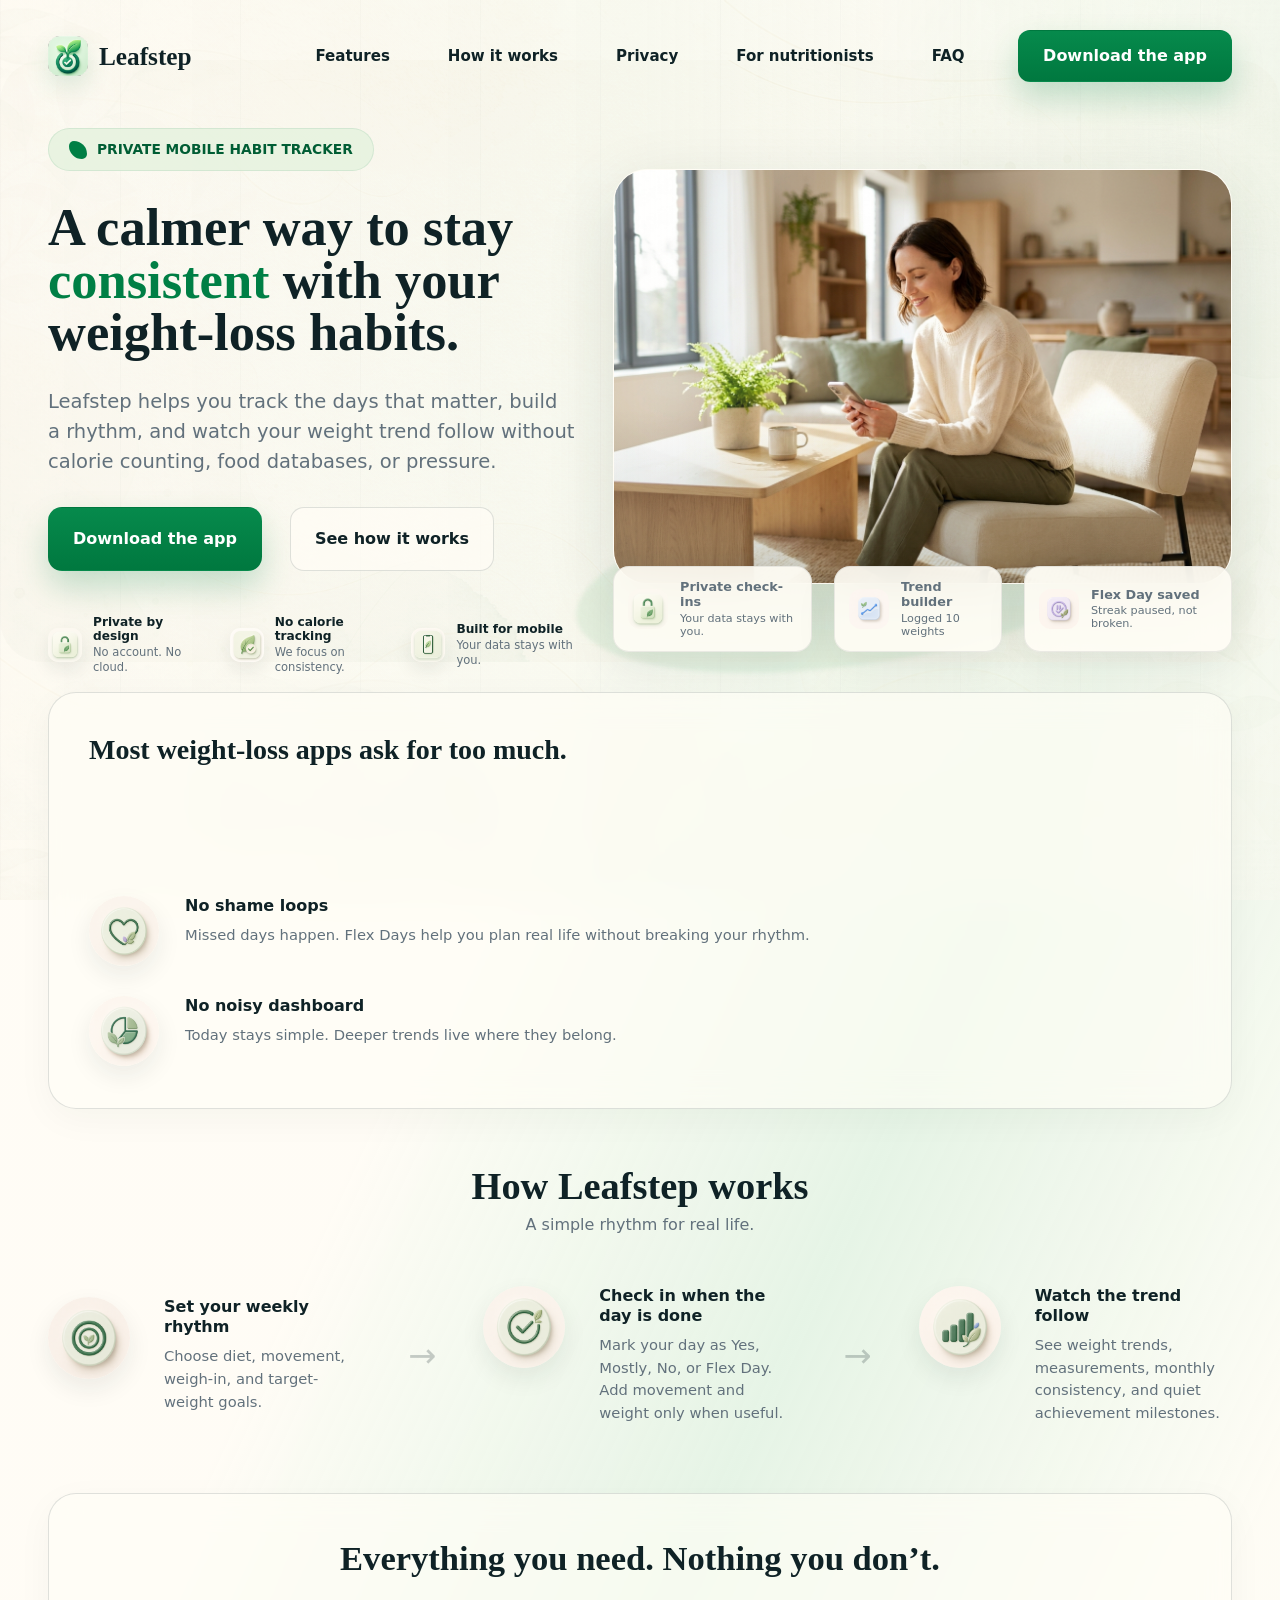
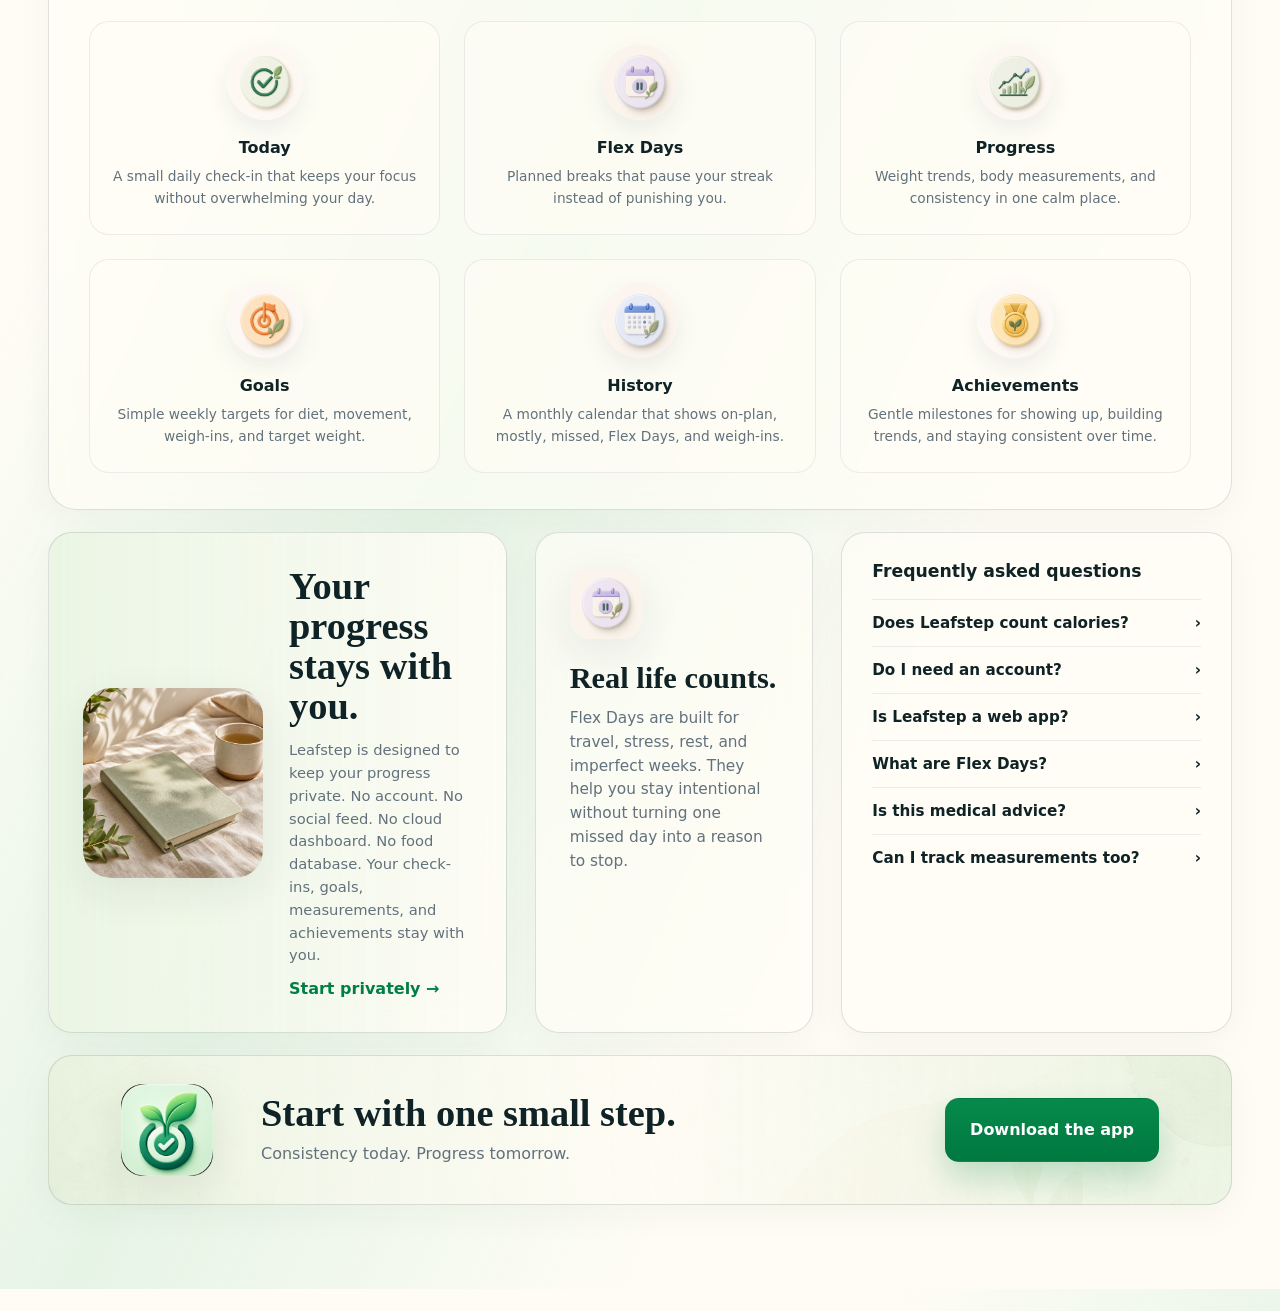
==== commit 8b7efd0b: "Update app and website experience" ====
--- a/website/index.html
+++ b/website/index.html
@@ -22,6 +22,7 @@
           <a href="#features">Features</a>
           <a href="#how-it-works">How it works</a>
           <a href="#privacy">Privacy</a>
+          <a href="nutritionist.html">For nutritionists</a>
           <a href="#faq">FAQ</a>
         </div>
         <!-- Replace this placeholder with store badge links when they are ready. -->
@@ -276,6 +277,7 @@
       <p>© 2026 Leafstep</p>
       <nav aria-label="Footer navigation">
         <a href="#privacy">Privacy</a>
+        <a href="nutritionist.html">Nutritionists</a>
         <a href="mailto:hello@leafstep.app">Contact</a>
         <a href="#top">Back to top</a>
       </nav>
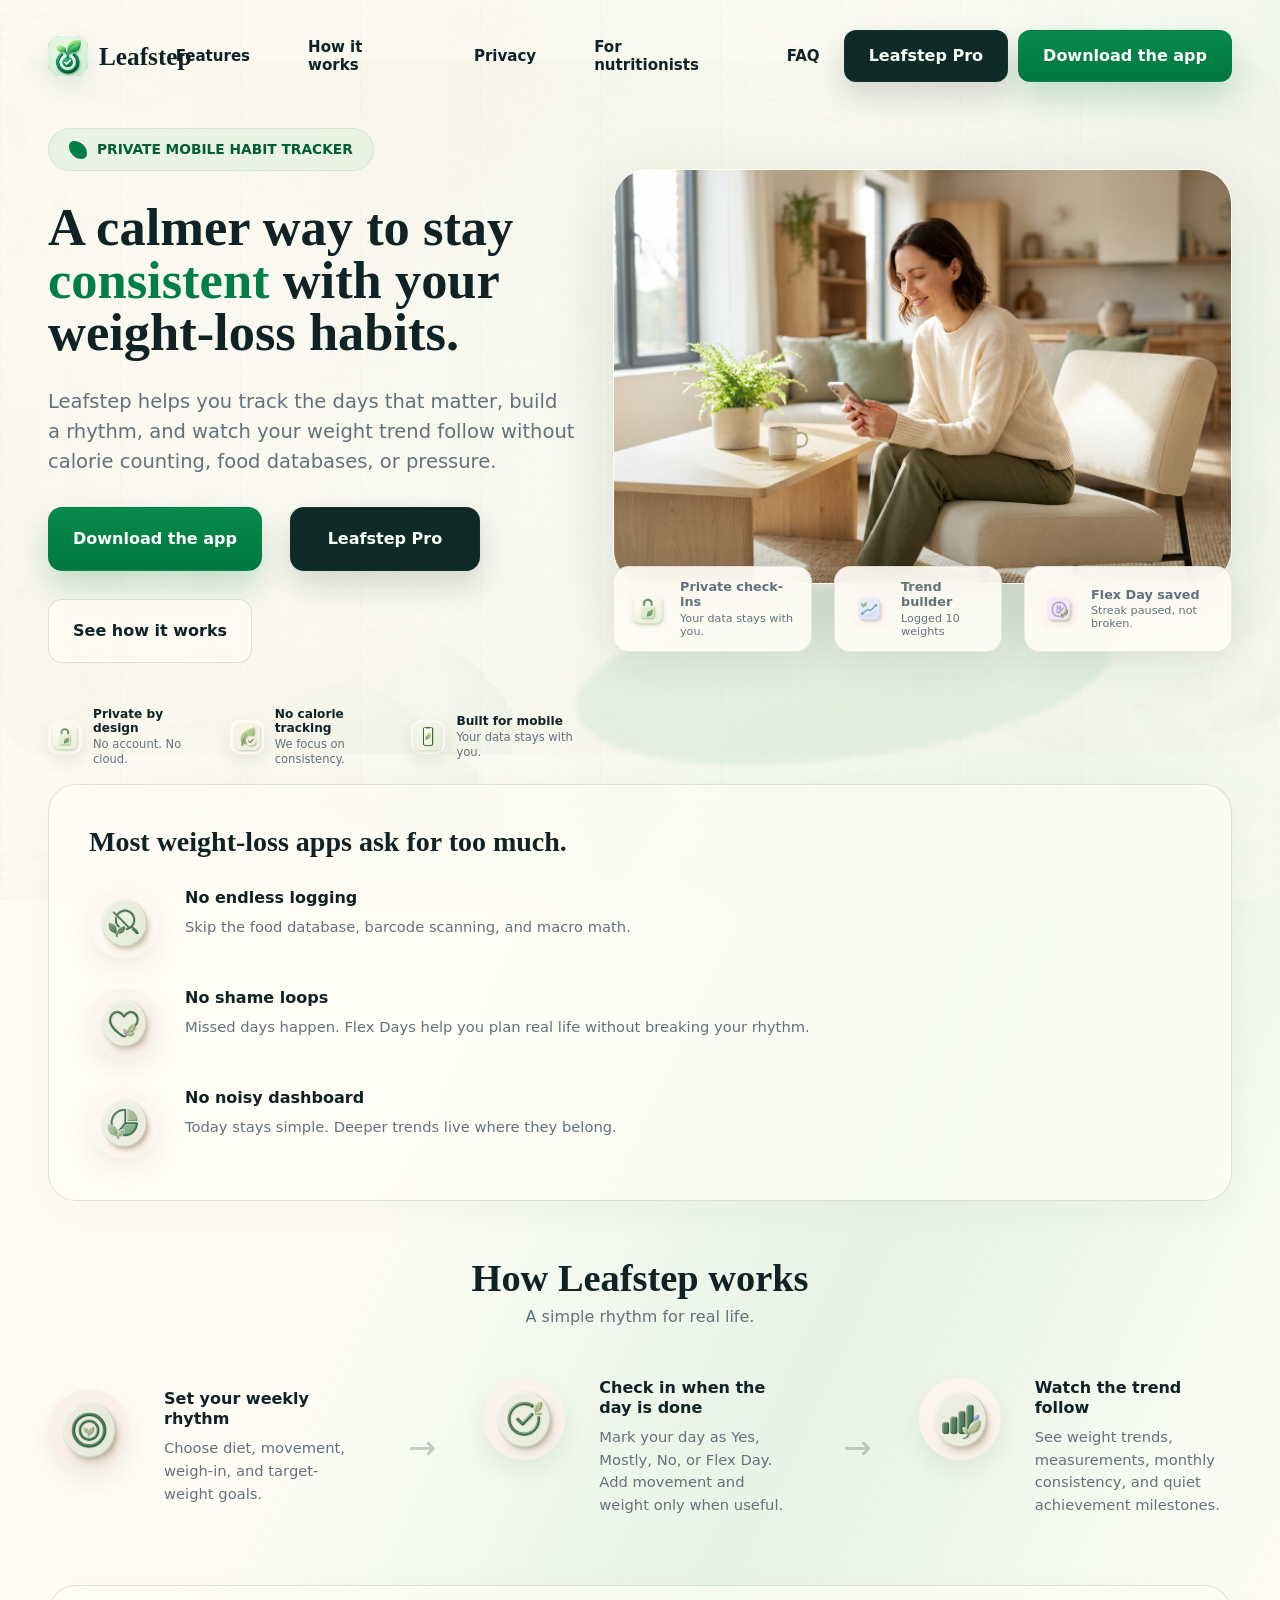
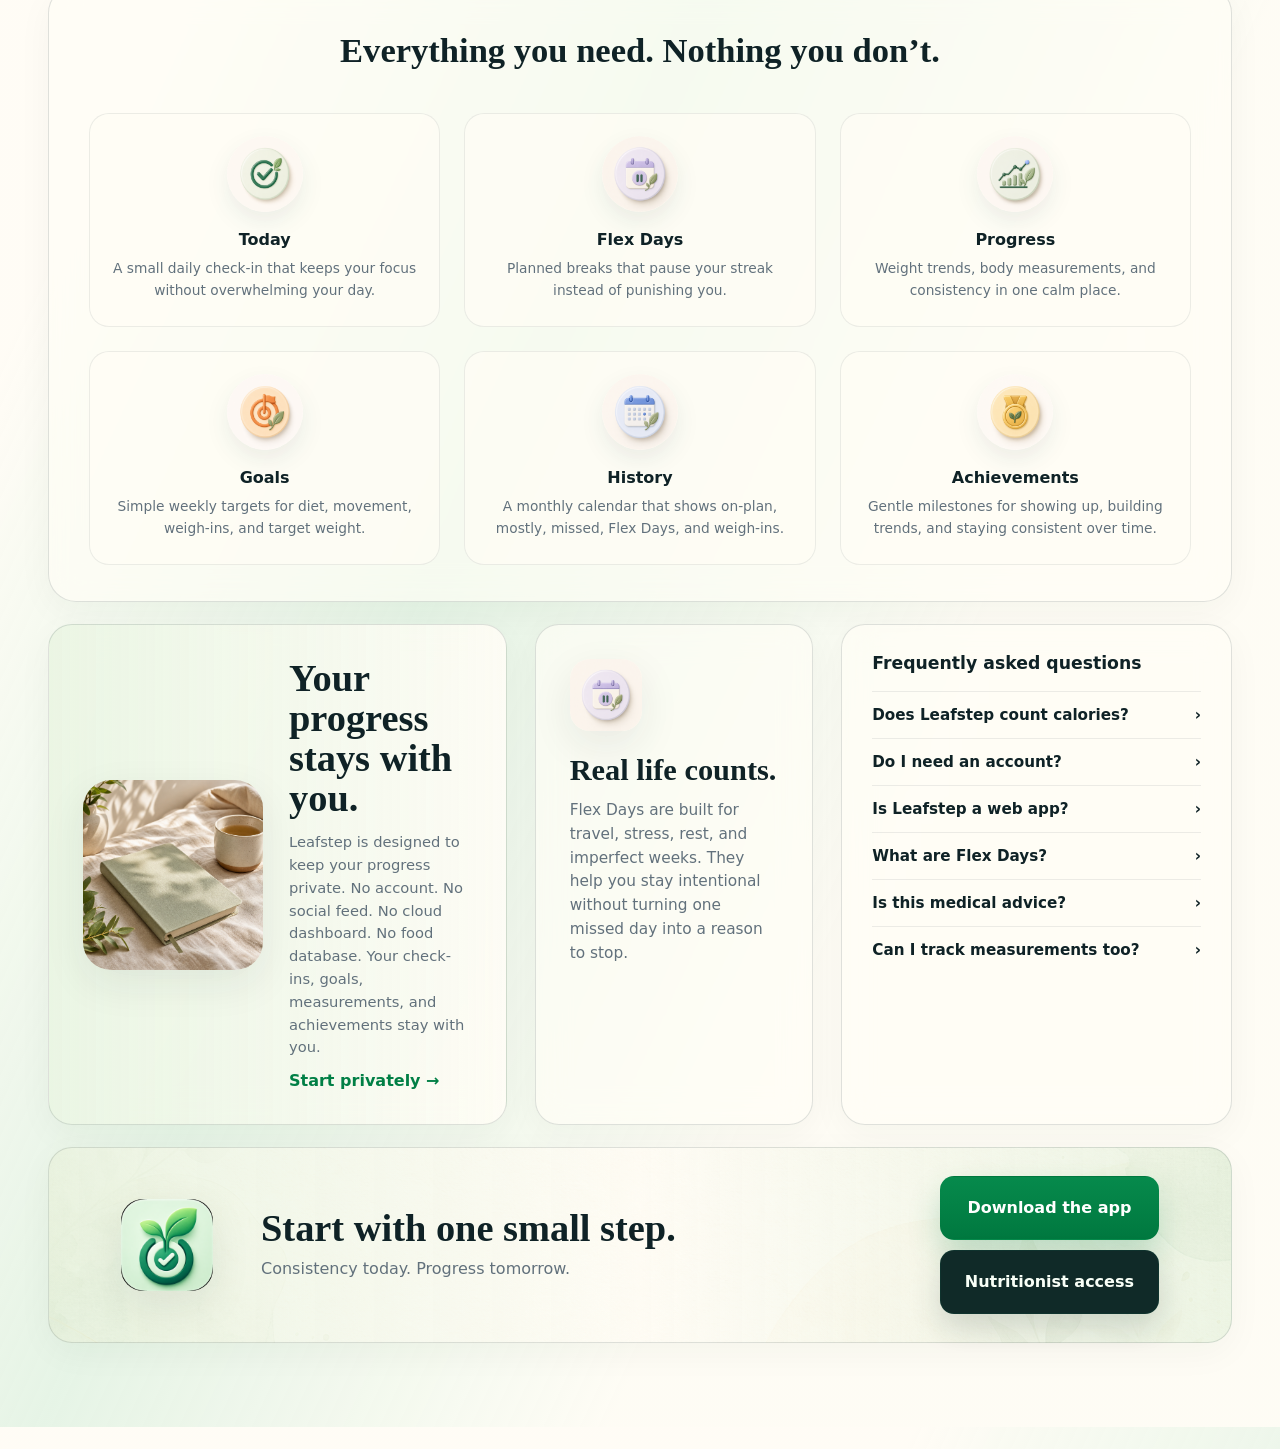
==== commit 3d61cd94: "Make Leafstep Pro entry visible" ====
--- a/website/index.html
+++ b/website/index.html
@@ -8,7 +8,7 @@
       content="Leafstep is a private habit tracker for calmer weight-loss consistency without calorie counting, food databases, or pressure."
     >
     <title>Leafstep | Private Habit Tracker</title>
-    <link rel="stylesheet" href="styles.css?v=20260615-middle-spacing">
+    <link rel="stylesheet" href="styles.css?v=20260621-pro-entry">
     <script src="script.js?v=20260615-middle-spacing" defer></script>
   </head>
   <body>
@@ -25,10 +25,15 @@
           <a href="nutritionist.html">For nutritionists</a>
           <a href="#faq">FAQ</a>
         </div>
-        <!-- Replace this placeholder with store badge links when they are ready. -->
-        <a class="button button-primary header-cta" href="#download">
-          Download the app
-        </a>
+        <div class="header-actions" aria-label="Site actions">
+          <a class="button button-pro header-pro" href="nutritionist.html">
+            Leafstep Pro
+          </a>
+          <!-- Replace this placeholder with store badge links when they are ready. -->
+          <a class="button button-primary header-cta" href="#download">
+            Download the app
+          </a>
+        </div>
       </nav>
     </header>
 
@@ -50,6 +55,9 @@
             <a class="button button-primary button-large" href="#download">
               Download the app
             </a>
+            <a class="button button-pro button-large" href="nutritionist.html">
+              Leafstep Pro
+            </a>
             <a class="button button-secondary button-large" href="#how-it-works">See how it works</a>
           </div>
           <div class="trust-chips" aria-label="Trust highlights">
@@ -269,6 +277,7 @@
         </div>
         <div class="final-actions">
           <a class="button button-primary button-large" href="#download">Download the app</a>
+          <a class="button button-pro button-large" href="nutritionist.html">Nutritionist access</a>
         </div>
       </section>
     </main>
--- a/website/styles.css
+++ b/website/styles.css
@@ -188,7 +188,15 @@
   color: var(--green);
 }
 
-.header-cta {
+.header-actions {
+  display: inline-flex;
+  align-items: center;
+  justify-self: end;
+  gap: 10px;
+}
+
+.header-cta,
+.header-pro {
   justify-self: end;
 }
 
@@ -236,6 +244,19 @@
   transform: translateY(-2px);
 }
 
+.button-pro {
+  border-color: rgba(13, 95, 74, 0.18);
+  background: #102a28;
+  color: #f8fff7;
+  box-shadow: 0 14px 30px rgba(16, 42, 40, 0.16);
+}
+
+.button-pro:hover {
+  background: #0b3a32;
+  box-shadow: 0 18px 38px rgba(16, 42, 40, 0.22);
+  transform: translateY(-2px);
+}
+
 .button-large {
   min-width: 190px;
   min-height: 64px;
@@ -938,6 +959,17 @@
     margin-bottom: 34px;
   }
 
+  .header-actions {
+    gap: 8px;
+  }
+
+  .header-pro,
+  .header-cta {
+    min-height: 46px;
+    padding: 0 16px;
+    font-size: 0.9rem;
+  }
+
   .hero-visual {
     min-height: 500px;
   }
@@ -993,6 +1025,18 @@
     padding: 0 16px;
     border-radius: 10px;
     font-size: 0.92rem;
+  }
+
+  .header-actions {
+    gap: 8px;
+  }
+
+  .header-cta {
+    display: none;
+  }
+
+  .header-pro {
+    min-width: 118px;
   }
 
   .hero {
